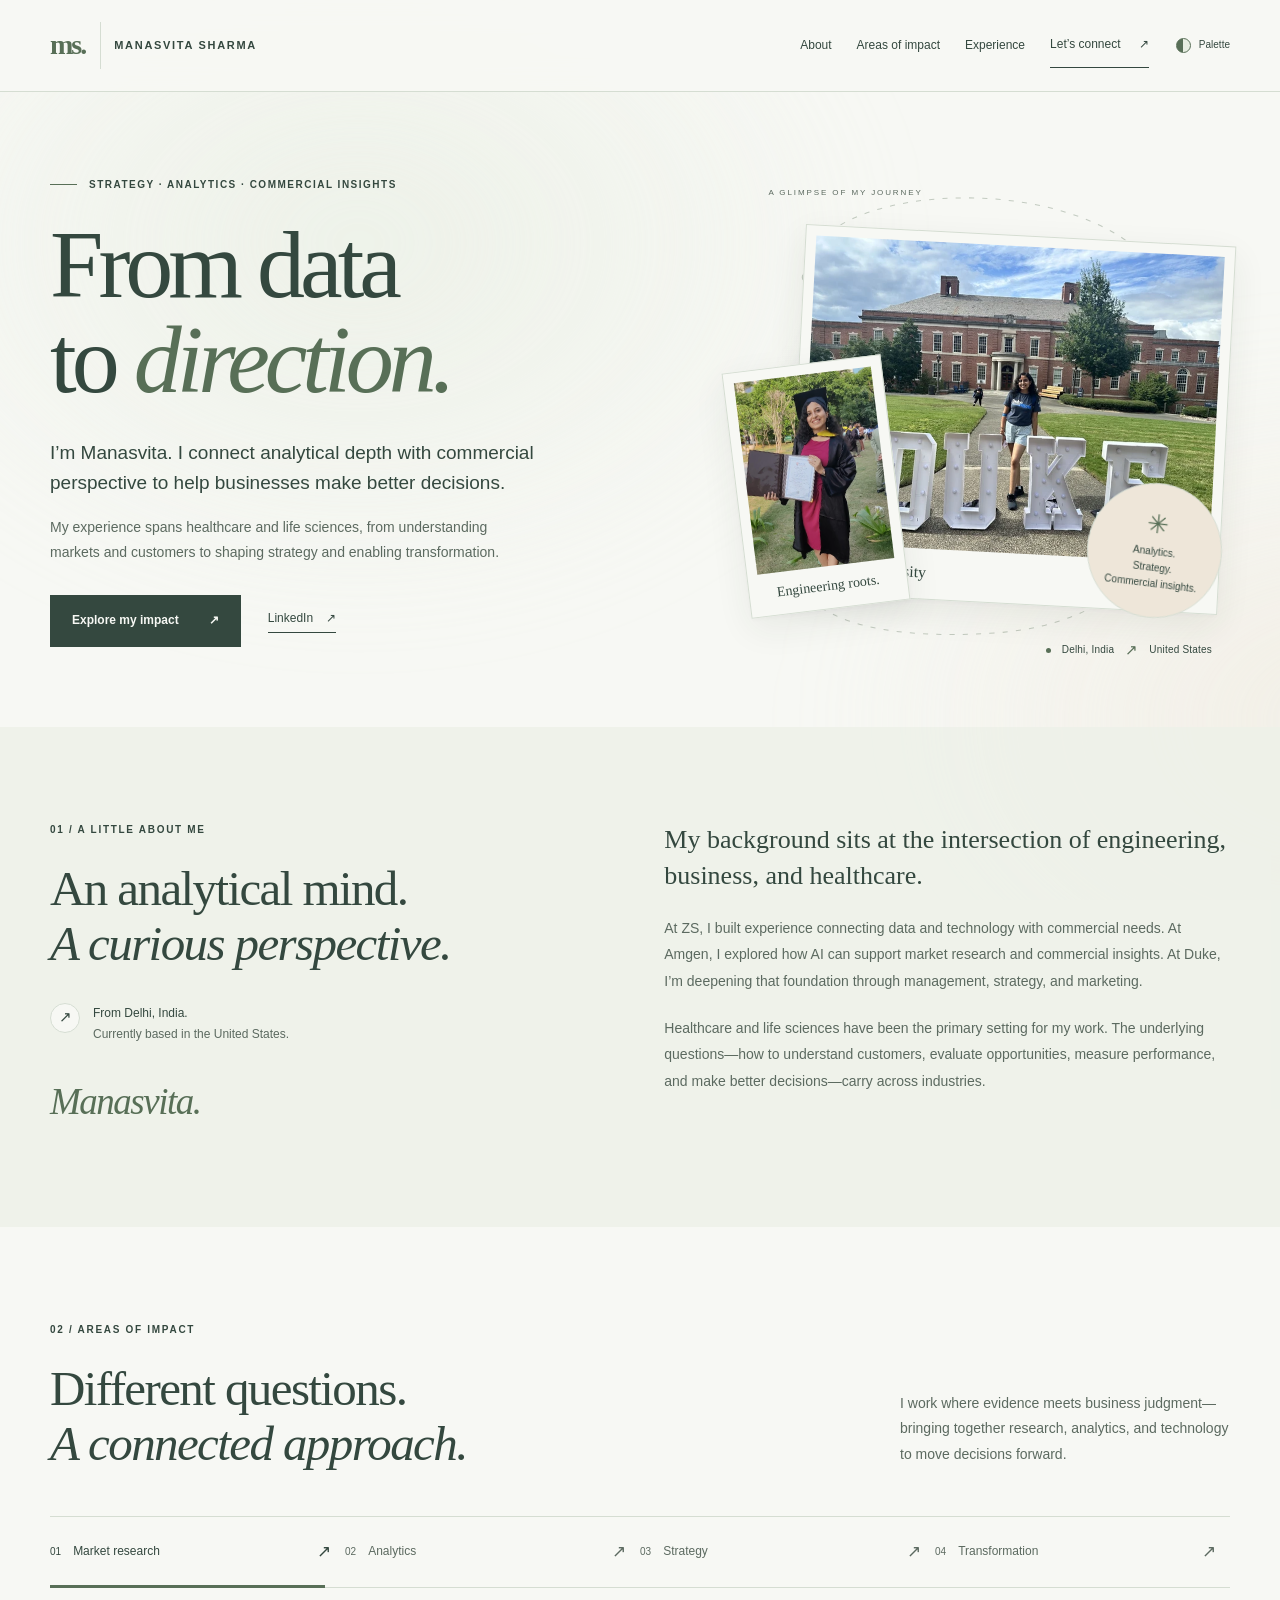
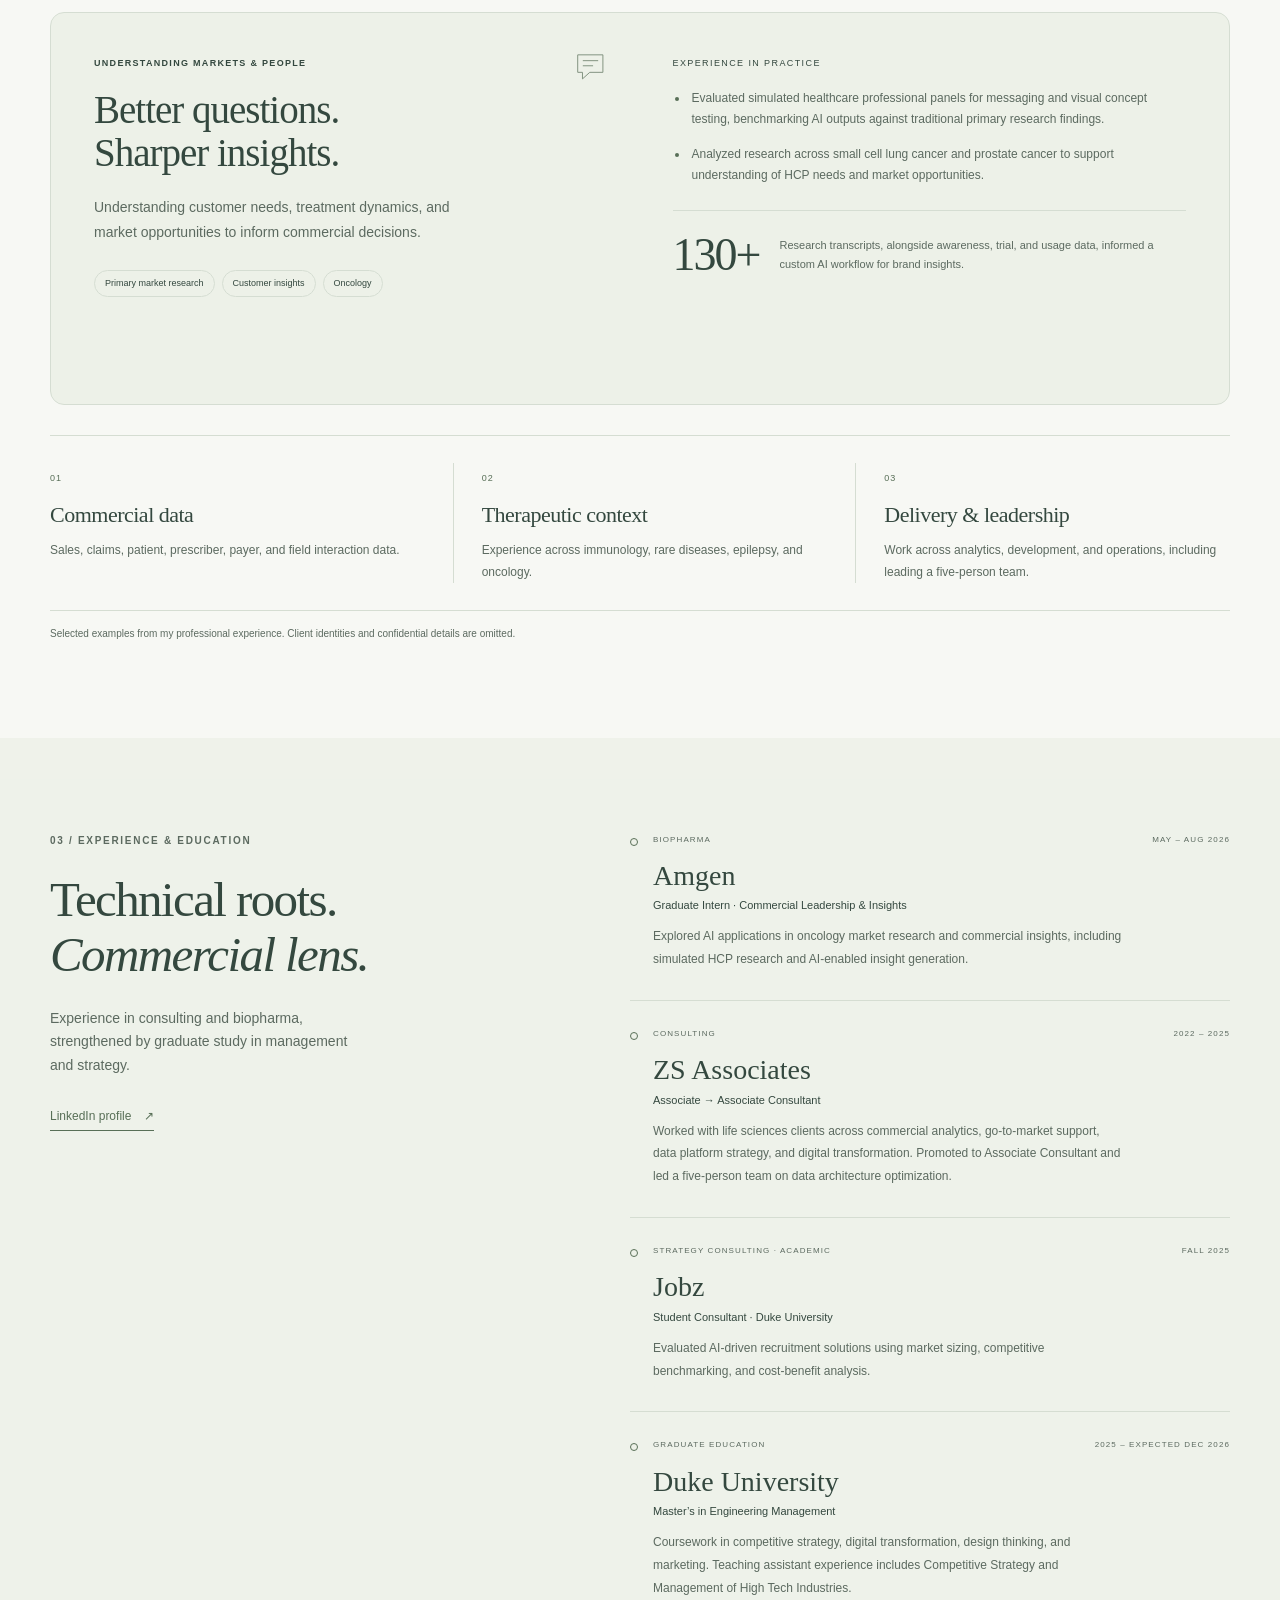
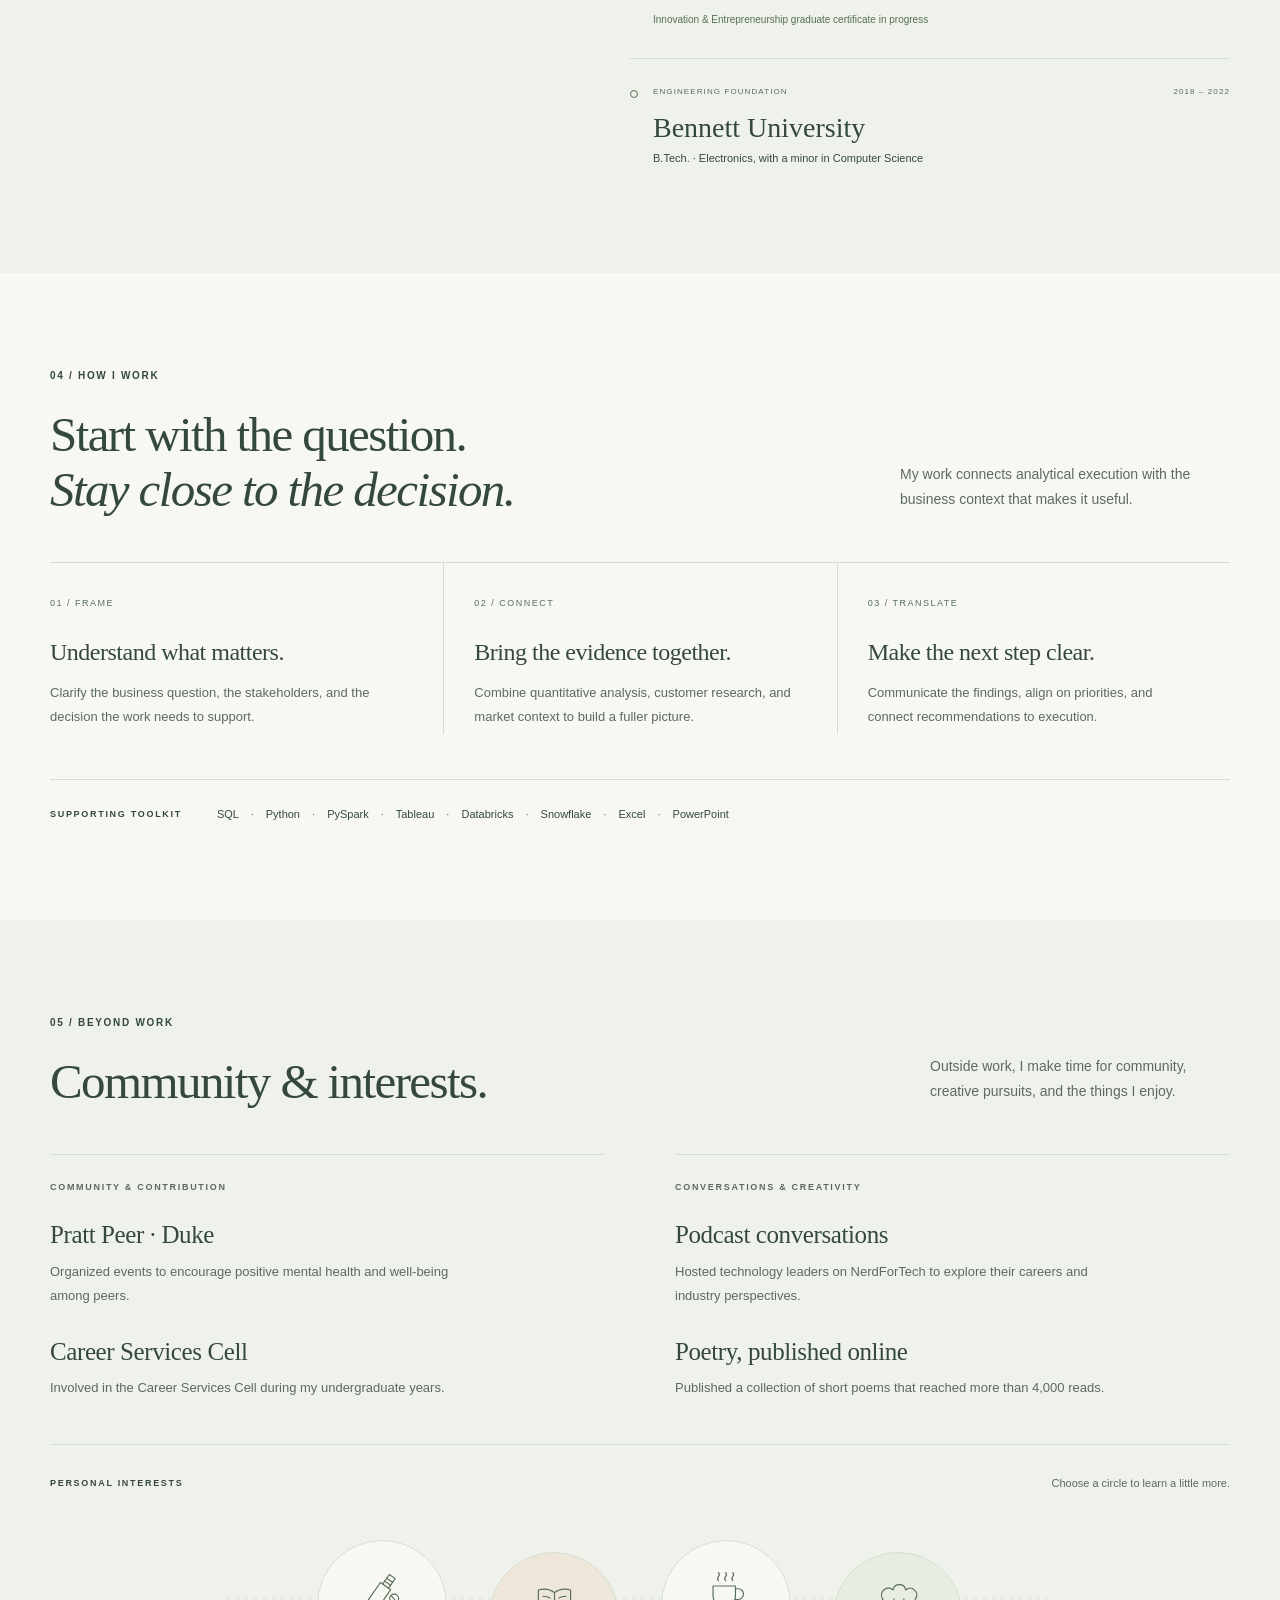
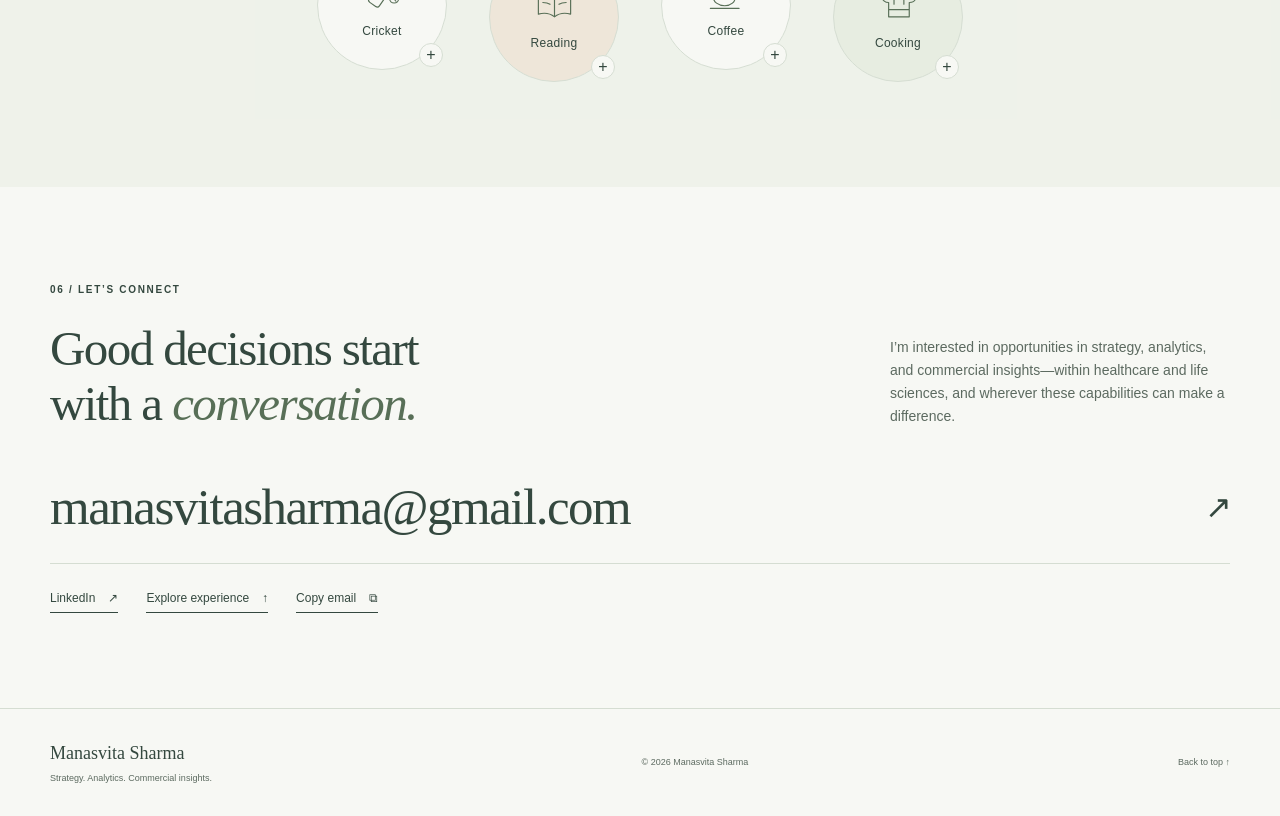
==== index.html @ 81f0487b "Publish professional portfolio with responsive design and muted palettes" ====
<!doctype html>
<html lang="en">
<head>
  <meta charset="utf-8">
  <meta name="viewport" content="width=device-width, initial-scale=1">
  <meta name="theme-color" content="#f7f8f4">
  <title>Manasvita Sharma — Strategy, Analytics & Commercial Insights</title>
  <meta name="description" content="Manasvita Sharma connects analytics, strategy, and commercial insights to help businesses make better decisions. Experience across healthcare, life sciences, and emerging technology.">
  <meta property="og:type" content="website">
  <meta property="og:title" content="Manasvita Sharma — From data to direction">
  <meta property="og:description" content="Strategy, analytics, and commercial insights. Healthcare depth. A perspective that travels across industries.">
  <meta property="og:url" content="https://manasvitaa.github.io/">
  <link rel="canonical" href="https://manasvitaa.github.io/">
  <link rel="icon" href="assets/favicon.svg" type="image/svg+xml">
  <script>
    try { const p = localStorage.getItem('ms-portfolio-palette'); if (['sage', 'mist', 'rose'].includes(p)) document.documentElement.dataset.palette = p; } catch {}
  </script>
  <link rel="stylesheet" href="styles.css">
  <link rel="stylesheet" href="visual.css">
  <link rel="stylesheet" href="journey.css">
  <script src="script.js" defer></script>
</head>
<body>
  <a class="skip-link" href="#main">Skip to content</a>
  <div class="page-atmosphere" aria-hidden="true"><div class="ambient-one"></div><div class="ambient-two"></div></div>
  <header class="site-header">
    <div class="shell header-inner">
      <a class="wordmark" href="#home" aria-label="Manasvita Sharma, home"><span class="monogram" aria-hidden="true">ms.</span><span>MANASVITA SHARMA</span></a>
      <div class="header-controls">
        <nav id="navigation" aria-label="Main navigation">
          <a href="#about">About</a><a href="#impact">Areas of impact</a><a href="#experience">Experience</a><a href="#contact" class="nav-contact">Let’s connect <span aria-hidden="true">↗</span></a>
        </nav>
        <details class="palette-picker" id="palette-picker">
          <summary aria-label="Choose a color palette"><span class="palette-dot" aria-hidden="true"></span><span class="palette-label">Palette</span></summary>
          <div class="palette-options" role="group" aria-label="Color palette">
            <p>Color palette</p>
            <button type="button" data-palette="sage" aria-pressed="true"><span class="swatch swatch-sage" aria-hidden="true"></span>Sage<span class="palette-check" aria-hidden="true">✓</span></button>
            <button type="button" data-palette="mist" aria-pressed="false"><span class="swatch swatch-mist" aria-hidden="true"></span>Mist<span class="palette-check" aria-hidden="true">✓</span></button>
            <button type="button" data-palette="rose" aria-pressed="false"><span class="swatch swatch-rose" aria-hidden="true"></span>Rose<span class="palette-check" aria-hidden="true">✓</span></button>
          </div>
        </details>
        <button class="menu-toggle" type="button" aria-expanded="false" aria-controls="navigation">Menu <span aria-hidden="true">+</span></button>
      </div>
    </div>
  </header>
  <div class="scroll-progress" aria-hidden="true"></div>
  <nav class="page-rail" aria-label="Page sections">
    <a href="#home" data-chapter-link="home" aria-label="Introduction"><span>Introduction</span></a>
    <a href="#about" data-chapter-link="about" aria-label="About"><span>About</span></a>
    <a href="#impact" data-chapter-link="impact" aria-label="Areas of impact"><span>Impact</span></a>
    <a href="#experience" data-chapter-link="experience" aria-label="Experience"><span>Experience</span></a>
    <a href="#approach" data-chapter-link="approach" aria-label="How I work"><span>Approach</span></a>
    <a href="#beyond" data-chapter-link="beyond" aria-label="Community and interests"><span>Beyond work</span></a>
    <a href="#contact" data-chapter-link="contact" aria-label="Contact"><span>Contact</span></a>
  </nav>
  <main id="main">
    <section id="home" class="hero shell" aria-labelledby="hero-title">
      <div class="hero-copy">
        <p class="eyebrow"><span class="small-line"></span> STRATEGY · ANALYTICS · COMMERCIAL INSIGHTS</p>
        <h1 id="hero-title">From data<br>to <em>direction.</em></h1>
        <p class="hero-intro">I’m Manasvita. I connect analytical depth with commercial perspective to help businesses make better decisions.</p>
        <p class="hero-description">My experience spans healthcare and life sciences, from understanding markets and customers to shaping strategy and enabling transformation.</p>
        <div class="actions"><a class="button primary" href="#impact">Explore my impact <span aria-hidden="true">↗</span></a><a class="text-link" href="https://www.linkedin.com/in/manasvita-sharma" target="_blank" rel="noopener noreferrer">LinkedIn <span aria-hidden="true">↗</span></a></div>
      </div>
      <div class="hero-visual" aria-label="A glimpse of my journey">
        <svg class="journey-orbit" viewBox="0 0 460 500" aria-hidden="true"><path d="M58 118C50 17 379 2 420 146S431 456 238 467 19 409 35 317"/><circle cx="58" cy="118" r="4"/><circle cx="35" cy="317" r="4"/></svg>
        <span class="visual-label">A GLIMPSE OF MY JOURNEY</span>
        <div class="photo-stack">
          <figure class="photo-card photo-main"><img src="assets/manasvita-duke.webp" alt="Manasvita at Duke University" width="671" height="503" fetchpriority="high"><figcaption>At Duke University <span>United States</span></figcaption></figure>
          <figure class="photo-card photo-detail"><img src="assets/manasvita-graduation.webp" alt="Manasvita at her undergraduate graduation" width="377" height="838"><figcaption>Engineering roots.</figcaption></figure>
          <div class="focus-sticker"><span class="sticker-star" aria-hidden="true">✳</span><span>Analytics.<br>Strategy.<br>Commercial insights.</span></div>
        </div>
        <p class="visual-location"><span class="dot" aria-hidden="true"></span> Delhi, India <span aria-hidden="true">↗</span> United States</p>
      </div>
    </section>

    <section id="about" class="about section" aria-labelledby="about-title"><div class="shell about-layout"><div><p class="eyebrow">01 / A LITTLE ABOUT ME</p><h2 id="about-title">An analytical mind.<br><em>A curious perspective.</em></h2><div class="location-note"><span class="location-icon" aria-hidden="true">↗</span><p>From Delhi, India.<br><span>Currently based in the United States.</span></p></div><span class="about-signature" aria-hidden="true">Manasvita.</span></div><div class="about-copy"><p class="large-copy">My background sits at the intersection of engineering, business, and healthcare.</p><p>At ZS, I built experience connecting data and technology with commercial needs. At Amgen, I explored how AI can support market research and commercial insights. At Duke, I’m deepening that foundation through management, strategy, and marketing.</p><p>Healthcare and life sciences have been the primary setting for my work. The underlying questions—how to understand customers, evaluate opportunities, measure performance, and make better decisions—carry across industries.</p></div></div></section>

    <section id="impact" class="impact section shell" aria-labelledby="impact-title">
      <div class="section-heading"><div><p class="eyebrow">02 / AREAS OF IMPACT</p><h2 id="impact-title">Different questions.<br><em>A connected approach.</em></h2></div><p>I work where evidence meets business judgment—bringing together research, analytics, and technology to move decisions forward.</p></div>
      <div class="impact-tabs" aria-label="Explore areas of impact"><button type="button" data-panel="research" class="active">01 <span>Market research</span><span class="tab-arrow" aria-hidden="true">↗</span></button><button type="button" data-panel="analytics">02 <span>Analytics</span><span class="tab-arrow" aria-hidden="true">↗</span></button><button type="button" data-panel="strategy">03 <span>Strategy</span><span class="tab-arrow" aria-hidden="true">↗</span></button><button type="button" data-panel="transformation">04 <span>Transformation</span><span class="tab-arrow" aria-hidden="true">↗</span></button></div>
      <div class="impact-panels">
        <article class="impact-panel" id="research" aria-labelledby="research-title"><div class="panel-story"><svg class="panel-icon" viewBox="0 0 48 48" aria-hidden="true"><use href="#icon-research"/></svg><p class="eyebrow">UNDERSTANDING MARKETS & PEOPLE</p><h3 id="research-title">Better questions.<br>Sharper insights.</h3><p>Understanding customer needs, treatment dynamics, and market opportunities to inform commercial decisions.</p><div class="tags"><span>Primary market research</span><span>Customer insights</span><span>Oncology</span></div></div><div class="panel-evidence"><p class="evidence-label">EXPERIENCE IN PRACTICE</p><ul><li>Evaluated simulated healthcare professional panels for messaging and visual concept testing, benchmarking AI outputs against traditional primary research findings.</li><li>Analyzed research across small cell lung cancer and prostate cancer to support understanding of HCP needs and market opportunities.</li></ul><div class="panel-metric"><strong>130+</strong><p>Research transcripts, alongside awareness, trial, and usage data, informed a custom AI workflow for brand insights.</p></div></div></article>
        <article class="impact-panel" id="analytics" aria-labelledby="analytics-title"><div class="panel-story"><svg class="panel-icon" viewBox="0 0 48 48" aria-hidden="true"><use href="#icon-analytics"/></svg><p class="eyebrow">MAKING PERFORMANCE ACTIONABLE</p><h3 id="analytics-title">Make the signal<br>easier to see.</h3><p>Turning complex commercial data into useful measures, clear reporting, and insights that help stakeholders act.</p><div class="tags"><span>KPI development</span><span>Performance analytics</span><span>Data storytelling</span></div></div><div class="panel-evidence"><p class="evidence-label">EXPERIENCE IN PRACTICE</p><ul><li>Designed a portfolio performance dashboard spanning the US, Germany, Japan, and Spain to support executive decision-making.</li><li>Launched weekly sales analytics covering reinstatements, HCP and channel shifts, and outlet dynamics to inform brand and market access strategies.</li></ul><div class="panel-metric"><strong>30%</strong><p>Reduction in manual reporting time through a dashboard bringing multi-market portfolio performance into view.</p></div></div></article>
        <article class="impact-panel" id="strategy" aria-labelledby="strategy-title"><div class="panel-story"><svg class="panel-icon" viewBox="0 0 48 48" aria-hidden="true"><use href="#icon-strategy"/></svg><p class="eyebrow">CONNECTING OPPORTUNITY & ACTION</p><h3 id="strategy-title">A clearer view<br>of what comes next.</h3><p>Combining market evidence, commercial context, and structured analysis to help teams choose where to focus.</p><div class="tags"><span>Market sizing</span><span>Competitive analysis</span><span>Commercial strategy</span></div></div><div class="panel-evidence"><p class="evidence-label">EXPERIENCE IN PRACTICE</p><ul><li>Supported go-to-market work for a rare disease product portfolio and presented findings and recommendations to executive leadership.</li><li>Evaluated AI recruitment solutions through market sizing, competitive benchmarking, and cost-benefit analysis to guide positioning and investment priorities.</li></ul><div class="panel-takeaway"><span class="eyebrow">A TRANSFERABLE APPROACH</span><p>Frame the opportunity. Evaluate the alternatives. Turn evidence into a strategic recommendation.</p></div></div></article>
        <article class="impact-panel" id="transformation" aria-labelledby="transformation-title"><div class="panel-story"><svg class="panel-icon" viewBox="0 0 48 48" aria-hidden="true"><use href="#icon-transformation"/></svg><p class="eyebrow">BRINGING STRATEGY INTO PRACTICE</p><h3 id="transformation-title">From possibility<br>to practical change.</h3><p>Connecting technology choices with business priorities, aligning stakeholders, and helping teams adopt new ways of working.</p><div class="tags"><span>Digital transformation</span><span>AI workflows</span><span>Product roadmaps</span></div></div><div class="panel-evidence"><p class="evidence-label">EXPERIENCE IN PRACTICE</p><ul><li>Led strategy and roadmap development for a commercial data platform across sales analytics, incentive compensation, and forecasting.</li><li>Partnered with stakeholders on success metrics and KPIs, driving 90% early adoption among more than 150 brand team users.</li></ul><div class="panel-metric"><strong>30+</strong><p>Business use cases prioritized across development, quality assurance, and client teams for a commercial data platform.</p></div></div></article>
      </div>
      <div class="expertise-band" aria-label="Healthcare experience">
        <div><span class="domain-number">01</span><h3>Commercial data</h3><p>Sales, claims, patient, prescriber, payer, and field interaction data.</p></div>
        <div><span class="domain-number">02</span><h3>Therapeutic context</h3><p>Experience across immunology, rare diseases, epilepsy, and oncology.</p></div>
        <div><span class="domain-number">03</span><h3>Delivery &amp; leadership</h3><p>Work across analytics, development, and operations, including leading a five-person team.</p></div>
      </div>
      <p class="impact-footnote">Selected examples from my professional experience. Client identities and confidential details are omitted.</p>
    </section>

    <section id="experience" class="experience section" aria-labelledby="experience-title"><div class="shell experience-layout"><div class="experience-intro"><p class="eyebrow">03 / EXPERIENCE & EDUCATION</p><h2 id="experience-title">Technical roots.<br><em>Commercial lens.</em></h2><p>Experience in consulting and biopharma, strengthened by graduate study in management and strategy.</p><a class="text-link" href="https://www.linkedin.com/in/manasvita-sharma" target="_blank" rel="noopener noreferrer">LinkedIn profile <span aria-hidden="true">↗</span></a></div><div class="timeline">
      <article class="timeline-item"><div class="timeline-top"><span class="timeline-type">BIOPHARMA</span><span class="date">MAY – AUG 2026</span></div><h3>Amgen</h3><p class="role">Graduate Intern · Commercial Leadership & Insights</p><p>Explored AI applications in oncology market research and commercial insights, including simulated HCP research and AI-enabled insight generation.</p></article>
      <article class="timeline-item"><div class="timeline-top"><span class="timeline-type">CONSULTING</span><span class="date">2022 – 2025</span></div><h3>ZS Associates</h3><p class="role">Associate → Associate Consultant</p><p>Worked with life sciences clients across commercial analytics, go-to-market support, data platform strategy, and digital transformation. Promoted to Associate Consultant and led a five-person team on data architecture optimization.</p></article>
      <article class="timeline-item"><div class="timeline-top"><span class="timeline-type">STRATEGY CONSULTING · ACADEMIC</span><span class="date">FALL 2025</span></div><h3>Jobz</h3><p class="role">Student Consultant · Duke University</p><p>Evaluated AI-driven recruitment solutions using market sizing, competitive benchmarking, and cost-benefit analysis.</p></article>
      <article class="timeline-item education"><div class="timeline-top"><span class="timeline-type">GRADUATE EDUCATION</span><span class="date">2025 – EXPECTED DEC 2026</span></div><h3>Duke University</h3><p class="role">Master’s in Engineering Management</p><p>Coursework in competitive strategy, digital transformation, design thinking, and marketing. Teaching assistant experience includes Competitive Strategy and Management of High Tech Industries.</p><span class="education-note">Innovation & Entrepreneurship graduate certificate in progress</span></article>
      <article class="timeline-item"><div class="timeline-top"><span class="timeline-type">ENGINEERING FOUNDATION</span><span class="date">2018 – 2022</span></div><h3>Bennett University</h3><p class="role">B.Tech. · Electronics, with a minor in Computer Science</p></article>
    </div></div></section>

    <section id="approach" class="approach section shell" aria-labelledby="approach-title"><div class="section-heading"><div><p class="eyebrow">04 / HOW I WORK</p><h2 id="approach-title">Start with the question.<br><em>Stay close to the decision.</em></h2></div><p>My work connects analytical execution with the business context that makes it useful.</p></div><div class="approach-grid"><article><span class="approach-number">01 / FRAME</span><h3>Understand what matters.</h3><p>Clarify the business question, the stakeholders, and the decision the work needs to support.</p></article><article><span class="approach-number">02 / CONNECT</span><h3>Bring the evidence together.</h3><p>Combine quantitative analysis, customer research, and market context to build a fuller picture.</p></article><article><span class="approach-number">03 / TRANSLATE</span><h3>Make the next step clear.</h3><p>Communicate the findings, align on priorities, and connect recommendations to execution.</p></article></div><div class="toolkit"><span class="eyebrow">SUPPORTING TOOLKIT</span><p>SQL <span>·</span> Python <span>·</span> PySpark <span>·</span> Tableau <span>·</span> Databricks <span>·</span> Snowflake <span>·</span> Excel <span>·</span> PowerPoint</p></div></section>



    <section id="beyond" class="beyond section" aria-labelledby="beyond-title"><div class="shell">
      <div class="section-heading"><div><p class="eyebrow">05 / BEYOND WORK</p><h2 id="beyond-title">Community &amp; interests.</h2></div><p>Outside work, I make time for community, creative pursuits, and the things I enjoy.</p></div>
      <div class="beyond-grid">
        <article class="beyond-column"><p class="eyebrow">COMMUNITY & CONTRIBUTION</p><div class="beyond-entry"><h3>Pratt Peer · Duke</h3><p>Organized events to encourage positive mental health and well-being among peers.</p></div><div class="beyond-entry"><h3>Career Services Cell</h3><p>Involved in the Career Services Cell during my undergraduate years.</p></div></article>
        <article class="beyond-column"><p class="eyebrow">CONVERSATIONS & CREATIVITY</p><div class="beyond-entry"><h3>Podcast conversations</h3><p>Hosted technology leaders on NerdForTech to explore their careers and industry perspectives.</p></div><div class="beyond-entry"><h3>Poetry, published online</h3><p>Published a collection of short poems that reached more than 4,000 reads.</p></div></article>
      </div>
      <div class="hobbies"><div class="hobbies-heading"><p class="eyebrow">PERSONAL INTERESTS</p><p>Choose a circle to learn a little more.</p></div>
        <div class="hobby-circles">
          <button class="hobby-circle" type="button" data-hobby="cricket" aria-haspopup="dialog" aria-controls="hobby-dialog"><svg aria-hidden="true" viewBox="0 0 48 48"><use href="#icon-cricket"/></svg><span>Cricket</span><span class="hobby-plus" aria-hidden="true">+</span></button>
          <button class="hobby-circle" type="button" data-hobby="reading" aria-haspopup="dialog" aria-controls="hobby-dialog"><svg aria-hidden="true" viewBox="0 0 48 48"><use href="#icon-reading"/></svg><span>Reading</span><span class="hobby-plus" aria-hidden="true">+</span></button>
          <button class="hobby-circle" type="button" data-hobby="coffee" aria-haspopup="dialog" aria-controls="hobby-dialog"><svg aria-hidden="true" viewBox="0 0 48 48"><use href="#icon-coffee"/></svg><span>Coffee</span><span class="hobby-plus" aria-hidden="true">+</span></button>
          <button class="hobby-circle" type="button" data-hobby="cooking" aria-haspopup="dialog" aria-controls="hobby-dialog"><svg aria-hidden="true" viewBox="0 0 48 48"><use href="#icon-cooking"/></svg><span>Cooking</span><span class="hobby-plus" aria-hidden="true">+</span></button>
        </div>
      </div>
      <noscript><p>I’m a cricket fan and avid reader. I enjoy exploring coffees and cooking—an amateur, but getting better!</p></noscript>
    </div></section>

    <section id="contact" class="contact section shell" aria-labelledby="contact-title"><div class="contact-top"><div><p class="eyebrow">06 / LET’S CONNECT</p><h2 id="contact-title">Good decisions start<br>with a <em>conversation.</em></h2></div><p>I’m interested in opportunities in strategy, analytics, and commercial insights—within healthcare and life sciences, and wherever these capabilities can make a difference.</p></div><a class="email-link" href="mailto:manasvitasharma@gmail.com">manasvitasharma@gmail.com <span aria-hidden="true">↗</span></a><div class="contact-links"><a class="text-link" href="https://www.linkedin.com/in/manasvita-sharma" target="_blank" rel="noopener noreferrer">LinkedIn <span aria-hidden="true">↗</span></a><a class="text-link" href="#experience">Explore experience <span aria-hidden="true">↑</span></a><button id="copy-email" class="text-link" type="button">Copy email <span aria-hidden="true">⧉</span></button><span id="copy-status" role="status"></span></div></section>
  </main>
  <svg class="icon-definitions" xmlns="http://www.w3.org/2000/svg" aria-hidden="true"><defs>
    <symbol id="icon-cricket" viewBox="0 0 48 48"><g transform="rotate(35 24 24)"><path d="M20 5h8v13h-8zM17 18h14v22a3 3 0 0 1-3 3h-8a3 3 0 0 1-3-3z"/><path d="M20 10h8M20 14h8"/></g><circle cx="37" cy="33" r="5"/><path d="m34 30 5 6"/></symbol>
    <symbol id="icon-reading" viewBox="0 0 48 48"><path d="M24 13c-5-4-11-5-18-3v27c7-2 13-1 18 3 5-4 11-5 18-3V10c-7-2-13-1-18 3zM24 13v27M11 17c3 0 5 0 8 2M11 24c3 0 5 0 8 2M29 19c3-2 5-2 8-2M29 26c3-2 5-2 8-2"/></symbol>
    <symbol id="icon-coffee" viewBox="0 0 48 48"><path d="M9 19h25v11c0 7-5 11-12 11S9 37 9 30zM34 22h3a6 6 0 0 1 0 12h-4M6 44h32M15 13c-4-4 4-5 0-9M23 13c-4-4 4-5 0-9M31 13c-4-4 4-5 0-9"/></symbol>
    <symbol id="icon-cooking" viewBox="0 0 48 48"><path d="M13 24c-8 0-11-11-4-15 3-2 7-1 9 1 1-8 13-8 14 0 7-6 16 3 11 10-1 3-4 4-7 4v16H13zM13 32h23M19 20v6M30 20v6M13 40h23"/></symbol>
    <symbol id="icon-research" viewBox="0 0 48 48"><path d="M7 8h34v24H23L13 41v-9H7zM14 16h20M14 23h13"/></symbol>
    <symbol id="icon-analytics" viewBox="0 0 48 48"><path d="M7 7v34h35M15 32V22h5v10M25 32V15h5v17M35 32V8h5v24"/></symbol>
    <symbol id="icon-strategy" viewBox="0 0 48 48"><circle cx="24" cy="24" r="18"/><path d="m31 17-4 10-10 4 4-10zM24 3v6M24 39v6M3 24h6M39 24h6"/></symbol>
    <symbol id="icon-transformation" viewBox="0 0 48 48"><rect x="5" y="6" width="12" height="12" rx="3"/><rect x="31" y="30" width="12" height="12" rx="3"/><path d="M17 12h14a6 6 0 0 1 6 6v12M31 36H17a6 6 0 0 1-6-6V18M33 26l4 4 4-4M7 22l4-4 4 4"/></symbol>
  </defs></svg>
  <dialog id="hobby-dialog" class="hobby-dialog" aria-labelledby="hobby-title" aria-describedby="hobby-description">
    <button class="hobby-close" type="button" aria-label="Close personal interest">×</button>
    <svg class="hobby-dialog-icon" aria-hidden="true" viewBox="0 0 48 48"><use id="hobby-dialog-symbol" href="#icon-cricket"/></svg>
    <p class="eyebrow">OUTSIDE WORK</p><h3 id="hobby-title">Cricket</h3><p id="hobby-description">I’m a huge cricket fan.</p>
  </dialog>
  <footer class="site-footer"><div class="shell footer-inner"><a class="footer-name" href="#home">Manasvita Sharma<span>Strategy. Analytics. Commercial insights.</span></a><span>© <span id="year">2026</span> Manasvita Sharma</span><a href="#home">Back to top ↑</a></div></footer>
</body>
</html>
---- styles.css ----
:root{--paper:#f7f8f4;--ink:#34483f;--muted:#5c6a60;--line:#d5ddd2;--accent:#586f57;--green-light:#e7ede1;--surface:#edf1e8;--highlight:#eee6d9;--serif:Georgia,'Times New Roman',serif;--sans:Arial,Helvetica,sans-serif}
:root[data-palette="mist"]{--paper:#f5f7f8;--ink:#354953;--muted:#596975;--line:#d5dfe3;--accent:#4f697b;--green-light:#e5edf1;--surface:#edf2f4;--highlight:#e8e5f0}
:root[data-palette="rose"]{--paper:#faf6f5;--ink:#514348;--muted:#746167;--line:#e5d9dc;--accent:#795b66;--green-light:#f0e5e8;--surface:#f5edef;--highlight:#efe8de}
*{box-sizing:border-box}html{scroll-behavior:smooth;scroll-padding-top:100px}body{margin:0;background:var(--paper);color:var(--ink);font-family:var(--sans);font-size:16px;line-height:1.65;-webkit-font-smoothing:antialiased}a{color:inherit;text-decoration:none}button{font:inherit;color:inherit;cursor:pointer}button,a{-webkit-tap-highlight-color:transparent}a:focus-visible,button:focus-visible{outline:3px solid var(--accent);outline-offset:6px}::selection{background:var(--green-light);color:var(--ink)}.shell{width:min(1180px,calc(100% - 96px));margin-inline:auto}.site-header{position:sticky;top:0;z-index:20;background:var(--paper);border-bottom:1px solid var(--line)}.header-inner{height:91px;display:flex;align-items:center;justify-content:space-between;gap:30px}.wordmark{display:flex;gap:13px;align-items:center;font-size:11px;letter-spacing:1.7px;font-weight:700}.monogram{font-family:var(--serif);font-size:28px;letter-spacing:-2px;color:var(--accent);padding-right:15px;border-right:1px solid var(--line)}nav{display:flex;gap:30px;align-items:center;font-size:12px}nav a{padding-block:12px}nav a:hover,.text-link:hover{color:var(--accent)}.nav-contact{border-bottom:1px solid var(--ink)}.nav-contact span{margin-left:15px}.menu-toggle{display:none}.eyebrow{font-size:10px;letter-spacing:1.7px;font-weight:600;line-height:1.6;margin:0 0 24px}.hero{display:grid;grid-template-columns:1.5fr 1fr;gap:78px;align-items:center;padding-block:85px 80px}.hero .eyebrow{font-size:10px;letter-spacing:1.5px;display:flex;align-items:center;gap:12px}.small-line{height:1px;width:27px;background:var(--accent);flex-shrink:0}h1,h2,h3,p{margin-top:0}h1,h2,h3{font-weight:400}h1{font-family:var(--serif);font-size:clamp(68px,7.5vw,105px);line-height:.99;letter-spacing:-5px;margin-bottom:31px}em{font-weight:400;color:var(--accent)}.hero-intro{font-size:19px;line-height:1.6;max-width:520px;margin-bottom:16px}.hero-description{color:var(--muted);font-size:14px;max-width:475px;line-height:1.8;margin-bottom:30px}.actions{display:flex;gap:27px;align-items:center}.button{display:inline-flex;align-items:center;justify-content:center;gap:30px;padding:15px 21px;font-size:12px;font-weight:600;transition:background .2s,transform .2s}.primary{background:var(--ink);color:var(--paper);border:1px solid var(--ink)}.primary:hover{background:var(--accent);transform:translateY(-2px)}.text-link{display:inline-flex;gap:13px;align-items:center;font-size:12px;line-height:1.5;border-bottom:1px solid currentColor;padding-bottom:5px}.hero-aside{background:var(--green-light);padding:28px 32px 21px;position:relative;border-radius:160px 160px 0 0;padding-top:58px}.aside-top{display:flex;align-items:center;justify-content:space-between;margin-bottom:22px;padding-inline:8px}.aside-top .eyebrow{font-size:9px;letter-spacing:1.8px;margin:0}.asterisk{font-size:40px;color:var(--accent);line-height:1}.aside-bottom{border-top:1px solid var(--line);margin-top:14px;padding-top:18px;display:flex;align-items:center;gap:8px;font-size:9px;letter-spacing:.1px}.dot{width:5px;height:5px;border-radius:50%;background:var(--accent);flex-shrink:0}.credentials{border-block:1px solid var(--line)}.credentials-inner{display:flex;align-items:center;justify-content:space-between;gap:24px;padding-block:26px}.credentials p{font-size:9px;letter-spacing:1.6px;color:var(--muted);margin:0;max-width:110px}.credentials-inner>span:not(.credential-note){font-family:var(--serif);font-size:25px;letter-spacing:-.5px}.credentials .credential-note{font-size:10px;color:var(--muted);line-height:1.7;border-left:1px solid var(--line);padding-left:30px}.section{padding-block:95px}.section-heading{display:flex;justify-content:space-between;align-items:flex-end;gap:65px;margin-bottom:44px}.section-heading>p{max-width:330px;font-size:14px;color:var(--muted);line-height:1.8;margin-bottom:5px}h2{font-family:var(--serif);font-size:clamp(35px,4vw,49px);letter-spacing:-1.6px;line-height:1.12;margin-bottom:0}h2 em{color:inherit}.impact-tabs{display:grid;grid-template-columns:repeat(4,1fr);border-bottom:1px solid var(--line)}.impact-tabs button{border:0;border-top:1px solid var(--line);background:none;text-align:left;padding:21px 14px 21px 0;display:flex;gap:12px;align-items:center;font-size:10px;color:var(--muted);position:relative}.impact-tabs button span:not(.tab-arrow){font-size:12px}.tab-arrow{margin-left:auto;font-size:17px}.impact-tabs button.active{color:var(--ink)}.impact-tabs button.active:after{content:'';position:absolute;bottom:-1px;left:0;right:20px;height:3px;background:var(--accent)}.impact-tabs button:hover{color:var(--accent)}.impact-panel{display:grid;grid-template-columns:1fr 1fr;gap:65px;padding:43px;background:var(--surface);margin-top:24px;min-height:393px}.impact-panel[hidden]{display:none}.panel-story .eyebrow{font-size:9px;letter-spacing:1.3px;margin-bottom:19px}.panel-story h3{font-family:var(--serif);font-size:39px;letter-spacing:-1px;line-height:1.1;margin-bottom:20px}.panel-story>p:not(.eyebrow){font-size:14px;line-height:1.8;color:var(--muted);max-width:360px}.tags{display:flex;flex-wrap:wrap;gap:7px;margin-top:25px}.tags span{font-size:9px;border:1px solid var(--line);padding:5px 10px;border-radius:20px}.evidence-label{font-size:9px;letter-spacing:1.4px;margin-bottom:17px}.panel-evidence ul{padding-left:16px;margin:0;font-size:12px;color:var(--muted);line-height:1.8}.panel-evidence li{padding-left:3px;margin-bottom:13px}.panel-evidence li::marker{color:var(--accent)}.panel-metric{display:flex;gap:20px;align-items:center;border-top:1px solid var(--line);padding-top:21px;margin-top:23px}.panel-metric strong{font-family:var(--serif);font-size:46px;font-weight:400;line-height:1;letter-spacing:-2px;white-space:nowrap}.panel-metric p{font-size:11px;line-height:1.7;margin:0;color:var(--muted)}.panel-takeaway{border-top:1px solid var(--line);margin-top:23px;padding-top:21px}.panel-takeaway .eyebrow{font-size:9px;margin-bottom:10px}.panel-takeaway p{font-family:var(--serif);font-size:21px;line-height:1.4;margin:0}.impact-footnote{font-size:10px;color:var(--muted);margin:15px 0 0}.experience{background:var(--surface);color:var(--ink)}.experience-layout{display:grid;grid-template-columns:1fr 1.25fr;gap:100px}.experience-intro{align-self:start;position:sticky;top:130px}.experience-intro>p:not(.eyebrow){font-size:14px;color:var(--muted);max-width:320px;margin-block:25px}.experience .eyebrow{color:var(--muted)}.experience-intro .text-link{color:var(--accent)}.timeline-item{padding:26px 0 29px;border-top:1px solid var(--line)}.timeline-item:first-child{padding-top:0;border-top:0}.timeline-item:last-child{padding-bottom:0}.timeline-top{display:flex;gap:16px;justify-content:space-between;align-items:center;margin-bottom:12px}.timeline-type,.date{font-size:8px;letter-spacing:1.1px;color:var(--muted)}.date{text-align:right;white-space:nowrap}.timeline-item h3{font-family:var(--serif);font-size:28px;margin-bottom:2px;line-height:1.3}.timeline-item .role{font-size:11px;color:var(--ink);margin-bottom:11px}.timeline-item>p:not(.role){font-size:12px;line-height:1.9;color:var(--muted);margin-bottom:0;max-width:470px}.education-note{display:block;color:var(--accent);font-size:10px;margin-top:13px}.approach-grid{display:grid;grid-template-columns:repeat(3,1fr);margin-top:45px}.approach-grid article{border-top:1px solid var(--line);padding:25px 30px 5px 0}.approach-grid article+article{padding-left:30px;border-left:1px solid var(--line)}.approach-number{font-size:9px;color:var(--accent);letter-spacing:1.5px}.approach-grid h3{font-family:var(--serif);font-size:24px;line-height:1.2;letter-spacing:-.5px;margin-block:23px 14px}.approach-grid p{font-size:13px;color:var(--muted);line-height:1.85;margin-bottom:0}.toolkit{border-top:1px solid var(--line);margin-top:45px;padding-top:23px;display:flex;gap:35px;align-items:center}.toolkit .eyebrow{font-size:9px;white-space:nowrap;margin:0}.toolkit p{font-size:11px;margin:0;line-height:2}.toolkit p span{padding-inline:9px;color:var(--accent)}.about{background:var(--surface)}.about-layout{display:grid;grid-template-columns:1fr 1.1fr;gap:100px}.about-signature{font-family:var(--serif);font-style:italic;display:block;font-size:37px;letter-spacing:-1.5px;color:var(--accent);margin-top:55px}.about-copy>p{font-size:14px;color:var(--muted);line-height:1.9;margin-bottom:20px}.about-copy .large-copy{font-family:var(--serif);font-size:26px;color:var(--ink);line-height:1.4}.contact-top{display:flex;gap:80px;justify-content:space-between;align-items:flex-end}.contact-top>p{font-size:14px;color:var(--muted);max-width:340px;margin-bottom:4px}.contact h2 em{color:var(--accent)}.email-link{display:flex;justify-content:space-between;align-items:center;gap:15px;font-family:var(--serif);font-size:clamp(24px,4.2vw,51px);letter-spacing:-1.5px;border-bottom:1px solid var(--line);padding:40px 0 20px;line-height:1.4}.email-link:hover{color:var(--accent)}.email-link span{font-family:var(--sans);font-size:32px}.contact-links{display:flex;align-items:center;flex-wrap:wrap;gap:28px;margin-top:25px}.contact-links button{background:none;border:0;border-bottom:1px solid currentColor;padding:0 0 5px;border-radius:0}#copy-status{font-size:11px;color:var(--accent)}.site-footer{border-top:1px solid var(--line)}.footer-inner{display:flex;justify-content:space-between;align-items:center;gap:30px;padding-block:30px;font-size:9px;color:var(--muted)}.footer-name{font-family:var(--serif);font-size:18px;color:var(--ink)}.footer-name span{display:block;font-family:var(--sans);font-size:9px;margin-top:2px;color:var(--muted)}.skip-link{position:fixed;top:10px;left:10px;transform:translateY(-200%);background:var(--ink);color:white;padding:12px;z-index:99}.skip-link:focus{transform:translateY(0)}
@media(min-width:1500px){.hero{padding-block:100px}.hero-aside{max-width:390px;justify-self:end;width:100%}}@media(max-width:1050px){.shell{width:calc(100% - 64px)}.hero{gap:40px;padding-block:65px}.hero h1{font-size:82px}.hero-intro{font-size:17px}.hero-aside{padding-inline:25px}.hero .eyebrow{font-size:8px}.experience-layout{gap:60px}.impact-panel{padding:32px;gap:35px}.section-heading{gap:35px}.section-heading>p{max-width:280px}.about-layout{gap:55px}.contact-top{gap:40px}.contact-top>p{max-width:270px}.wordmark{font-size:9px;letter-spacing:1.2px}nav{gap:20px;font-size:11px}.timeline-type,.date{letter-spacing:.5px}}
@media(max-width:760px){html{scroll-padding-top:85px}.shell{width:calc(100% - 40px)}.header-inner{height:73px;gap:15px}.wordmark{font-size:9px;letter-spacing:1px}.monogram{font-size:27px}.menu-toggle{display:flex;align-items:center;gap:12px;border:0;background:none;font-size:12px;padding:8px 0}.menu-toggle span{font-size:22px;line-height:1}nav{display:none;position:absolute;top:73px;left:0;right:0;background:var(--paper);padding:18px 20px 25px;border-bottom:1px solid var(--line);flex-direction:column;align-items:stretch;gap:0;font-size:14px}nav.open{display:flex}nav a{padding:12px 4px}.nav-contact{border-bottom:0}.hero{grid-template-columns:1fr;gap:45px;padding-block:48px}.hero h1{font-size:clamp(67px,13vw,90px);letter-spacing:-3.8px}.hero .eyebrow{font-size:8px;letter-spacing:1.1px;gap:8px;margin-bottom:25px}.small-line{width:19px}.hero-intro{font-size:18px;max-width:550px}.hero-description{font-size:14px;max-width:550px}.actions{gap:24px}.hero-aside{border-radius:0;padding:24px;max-width:none}.aside-top{padding:0;margin-bottom:8px}.aside-top .eyebrow{font-size:9px;letter-spacing:1.7px;margin:0}.asterisk{font-size:29px}.aside-bottom{margin-top:4px;padding-top:15px;font-size:9px}.credentials-inner{flex-wrap:wrap;gap:15px 20px;justify-content:space-between;padding-block:24px}.credentials p{max-width:none;flex:0 0 100%;font-size:8px}.credentials-inner>span:not(.credential-note){font-size:23px}.credentials .credential-note{display:none}.section{padding-block:60px}.section-heading{display:block;margin-bottom:30px}.section-heading>p{max-width:500px;margin-top:22px;font-size:14px}.eyebrow{font-size:9px;margin-bottom:20px}h2{font-size:38px;letter-spacing:-1.5px}.impact-tabs{grid-template-columns:repeat(2,1fr);gap:0 20px}.impact-tabs button{padding-block:15px;gap:9px}.impact-tabs button span:not(.tab-arrow){font-size:12px}.impact-tabs button.active:after{right:0}.impact-panel{grid-template-columns:1fr;padding:27px 23px;gap:30px;margin-top:21px;min-height:0}.panel-story h3{font-size:37px}.panel-story>p:not(.eyebrow){max-width:none;font-size:14px}.tags{margin-top:20px}.panel-evidence{border-top:1px solid var(--line);padding-top:24px}.panel-evidence ul{font-size:13px}.panel-metric p{font-size:12px}.impact-footnote{font-size:9px;line-height:1.8}.experience-layout{grid-template-columns:1fr;gap:43px}.experience-intro{position:static}.experience-intro>p:not(.eyebrow){max-width:500px;margin-block:23px}.timeline-item{padding-block:24px}.timeline-top{gap:8px}.timeline-type,.date{font-size:8px;letter-spacing:.4px}.timeline-item h3{font-size:28px}.timeline-item>p:not(.role){font-size:13px;max-width:550px}.timeline-item .role{font-size:12px}.approach-grid{grid-template-columns:1fr;margin-top:30px}.approach-grid article,.approach-grid article+article{padding:24px 0;border-left:0}.approach-grid h3{margin-block:15px 11px;font-size:26px}.approach-grid p{font-size:14px}.toolkit{display:block;margin-top:10px;padding-top:24px}.toolkit .eyebrow{margin-bottom:12px}.toolkit p{font-size:12px}.toolkit p span{padding-inline:6px}.about-layout{grid-template-columns:1fr;gap:30px}.about-signature{display:none}.about-copy .large-copy{font-size:25px}.about-copy>p{font-size:14px}.contact-top{display:block}.contact-top>p{max-width:500px;margin-top:24px}.email-link{font-size:clamp(21px,5.3vw,36px);letter-spacing:-.7px;padding-top:30px;gap:7px}.email-link span{font-size:23px}.contact-links{gap:20px 23px}.footer-inner{flex-wrap:wrap;gap:20px;padding-block:25px}.footer-name{flex:0 0 100%}.footer-inner>a:last-child{margin-left:auto}.footer-inner>span{font-size:9px}}
@media(prefers-reduced-motion:reduce){html{scroll-behavior:auto}*,*:before,*:after{transition:none!important;animation:none!important}}

/* Concrete expertise summary and closing personal section. */
.expertise-list>div{padding:20px 0;border-bottom:1px solid var(--line)}.expertise-list>div:last-child{border-bottom:0}.expertise-list h3{font-family:var(--serif);font-size:29px;line-height:1.2;letter-spacing:-.8px;margin:0 0 9px}.expertise-list p{font-size:12px;color:var(--muted);line-height:1.75;margin:0;max-width:290px}.beyond{background:var(--surface)}.beyond .section-heading>p{max-width:300px}.beyond-grid{display:grid;grid-template-columns:1fr 1fr;gap:70px}.beyond-column{border-top:1px solid var(--line);padding-top:25px}.beyond-column>.eyebrow{font-size:9px;color:var(--muted);margin-bottom:25px}.beyond-entry+.beyond-entry{margin-top:28px}.beyond-entry h3{font-family:var(--serif);font-size:25px;line-height:1.3;letter-spacing:-.4px;margin-bottom:8px}.beyond-entry p{font-size:13px;line-height:1.85;color:var(--muted);margin:0;max-width:430px}
@media(max-width:1050px){.expertise-list h3{font-size:25px}.beyond-grid{gap:45px}}
@media(max-width:760px){.expertise-list>div{display:grid;grid-template-columns:1fr 1.2fr;gap:20px;padding:18px 0;align-items:start}.expertise-list h3{font-size:23px;margin:0;letter-spacing:-.5px}.expertise-list p{font-size:12px;max-width:none}.beyond-grid{grid-template-columns:1fr;gap:32px}.beyond-column>.eyebrow{margin-bottom:20px}.beyond-entry+.beyond-entry{margin-top:24px}.beyond-entry p{font-size:14px;max-width:none}}

/* Muted palettes, quiet movement, and personal-interest interactions. */
body,.site-header,.hero-aside,.about,.experience,.beyond,.impact-panel,.hobby-circle,.hobby-dialog,.palette-options{transition:background-color .35s ease,color .3s ease,border-color .3s ease}
.header-controls{display:flex;align-items:center;gap:27px}.header-controls nav{gap:25px}.palette-picker{position:relative}.palette-picker summary{display:flex;align-items:center;gap:8px;font-size:10px;cursor:pointer;list-style:none;padding:12px 0}.palette-picker summary::-webkit-details-marker{display:none}.palette-picker summary:focus-visible{outline:3px solid var(--accent);outline-offset:5px}.palette-dot{display:block;width:15px;height:15px;border:1px solid var(--accent);border-radius:50%;background:linear-gradient(90deg,var(--accent) 50%,var(--green-light) 50%)}.palette-options{position:absolute;right:0;top:calc(100% + 10px);width:196px;background:var(--paper);padding:18px;border:1px solid var(--line);border-radius:12px;box-shadow:0 12px 35px #25352e12;z-index:30}.palette-options>p{font-size:9px;letter-spacing:1.3px;text-transform:uppercase;color:var(--muted);margin:0 0 10px}.palette-options button{display:flex;align-items:center;gap:11px;width:100%;padding:10px 7px;border:0;background:none;font-size:12px;text-align:left;border-radius:6px}.palette-options button:hover{background:var(--surface)}.swatch{display:block;width:22px;height:22px;border-radius:50%;border:1px solid #00000012}.swatch-sage{background:linear-gradient(135deg,#e7ede1 50%,#586f57 50%)}.swatch-mist{background:linear-gradient(135deg,#e5edf1 50%,#4f697b 50%)}.swatch-rose{background:linear-gradient(135deg,#f0e5e8 50%,#795b66 50%)}.palette-check{margin-left:auto;visibility:hidden;font-size:11px}.palette-options button[aria-pressed="true"] .palette-check{visibility:visible}.scroll-progress{position:fixed;left:0;top:0;width:100%;height:2px;background:var(--accent);z-index:40;transform:scaleX(0);transform-origin:left;pointer-events:none}
.location-note{display:flex;gap:13px;align-items:flex-start;margin-top:31px}.location-icon{display:flex;align-items:center;justify-content:center;flex-shrink:0;width:30px;height:30px;border:1px solid var(--line);border-radius:50%;font-size:15px}.location-note p{font-size:12px;line-height:1.8;margin:0}.location-note p span{color:var(--muted)}.about-signature{margin-top:25px}.hero-aside{border-bottom-left-radius:12px;border-bottom-right-radius:12px}.expertise-list>div{transition:padding-left .25s ease}.expertise-list>div:hover{padding-left:7px}.text-link>span,.nav-contact>span{display:inline-block;transition:transform .2s ease}.text-link:hover>span,.nav-contact:hover>span{transform:translate(2px,-2px)}.timeline-item{position:relative;transition:padding-left .25s ease}.timeline-item:hover{padding-left:8px}.impact-panel{animation:panel-in .4s ease}.beyond h2{max-width:600px}.beyond .section-heading>p{max-width:300px}.hobbies{border-top:1px solid var(--line);margin-top:44px;padding-top:29px}.hobbies-heading{display:flex;align-items:center;justify-content:space-between;gap:20px}.hobbies-heading .eyebrow{font-size:9px;margin:0}.hobbies-heading>p:last-child{font-size:11px;color:var(--muted);margin:0}.hobby-circles{display:flex;align-items:center;justify-content:center;gap:42px;padding:36px 0 10px}.hobby-circle{width:130px;aspect-ratio:1;flex-shrink:0;border-radius:50%;border:1px solid var(--line);background:var(--paper);position:relative;display:flex;flex-direction:column;justify-content:center;align-items:center;gap:10px;transition:transform .35s cubic-bezier(.2,.7,.3,1),background-color .3s,box-shadow .3s,border-color .3s}.hobby-circle:nth-child(even){background:var(--green-light);margin-top:24px}.hobby-circle svg,.hobby-dialog-icon{width:39px;height:39px;fill:none;stroke:currentColor;stroke-width:1.5;stroke-linecap:round;stroke-linejoin:round;color:var(--accent);transition:transform .35s ease}.hobby-circle>span:not(.hobby-plus){font-size:12px;letter-spacing:.3px}.hobby-plus{display:flex;align-items:center;justify-content:center;position:absolute;bottom:2px;right:3px;width:24px;height:24px;border-radius:50%;background:var(--paper);border:1px solid var(--line);font-size:16px;line-height:1}.hobby-circle:hover{transform:translateY(-7px);box-shadow:0 12px 25px #25352e0c;border-color:var(--accent)}.hobby-circle:hover svg{transform:rotate(-7deg)}.hobby-circle:active{transform:translateY(-3px) scale(.98)}.icon-definitions{position:absolute;width:0;height:0;overflow:hidden}.hobby-dialog{width:min(370px,calc(100vw - 40px));aspect-ratio:1;max-height:calc(100dvh - 40px);border:1px solid var(--line);border-radius:50%;padding:55px 48px 45px;background:var(--paper);color:var(--ink);text-align:center;overflow:auto;box-shadow:0 18px 80px #25352e24}.hobby-dialog[open]{display:flex;flex-direction:column;align-items:center;justify-content:center;animation:note-in .3s cubic-bezier(.2,.7,.3,1)}.hobby-dialog::backdrop{background:#24352e38;backdrop-filter:blur(5px)}.hobby-dialog-icon{width:44px;height:44px;flex-shrink:0;margin-bottom:18px}.hobby-dialog .eyebrow{font-size:8px;margin-bottom:8px}.hobby-dialog h3{font-family:var(--serif);font-size:31px;line-height:1.2;letter-spacing:-.6px;margin-bottom:13px}.hobby-dialog>p:last-child{font-size:13px;line-height:1.8;color:var(--muted);margin:0;max-width:245px}.hobby-close{position:absolute;top:18px;left:calc(50% - 15px);width:30px;height:30px;border:0;background:none;font-size:23px;line-height:1;padding:0;border-radius:50%;color:var(--muted)}.hobby-close:hover{background:var(--green-light)}body:has(.hobby-dialog[open]){overflow:hidden}
@keyframes note-in{from{opacity:0;transform:translateY(12px) scale(.94)}to{opacity:1;transform:translateY(0) scale(1)}}
@keyframes panel-in{from{opacity:.4;transform:translateY(6px)}to{opacity:1;transform:translateY(0)}}
@keyframes entrance{from{opacity:0;transform:translateY(16px)}to{opacity:1;transform:translateY(0)}}
@media(prefers-reduced-motion:no-preference){.hero-copy>*{animation:entrance .75s cubic-bezier(.2,.7,.3,1) both}.hero-copy>*:nth-child(2){animation-delay:.08s}.hero-copy>*:nth-child(3){animation-delay:.16s}.hero-copy>*:nth-child(4){animation-delay:.24s}.hero-copy>*:nth-child(5){animation-delay:.32s}.hero-aside{animation:entrance .9s .2s both}.reveal{transition:opacity .7s ease,transform .7s cubic-bezier(.2,.7,.3,1)}.reveal.is-waiting{opacity:0;transform:translateY(22px)}.reveal:focus-within{opacity:1;transform:none}}
@media(max-width:1050px){.header-controls{gap:20px}.header-controls nav{gap:18px}.hobby-circles{gap:28px}.hobby-circle{width:120px}}
@media(max-width:760px){.header-controls{gap:19px}.header-controls nav{gap:0}.palette-picker summary{font-size:10px}.palette-options{right:-35px}.hero-aside{border-radius:12px}.location-note{margin-top:23px}.hobby-circles{gap:24px 32px;flex-wrap:wrap;padding-top:28px;max-width:440px;margin-inline:auto}.hobby-circle{width:125px}.hobby-circle:nth-child(even){margin-top:0}.hobbies-heading{display:block}.hobbies-heading>p:last-child{margin-top:8px}.hobby-dialog{padding:52px 35px 37px}.hobby-dialog-icon{margin-bottom:14px}.hobby-dialog h3{font-size:29px}.hobby-dialog>p:last-child{font-size:12px}.beyond .section-heading>p{max-width:500px}}
@media(max-width:480px){.palette-label{display:none}.palette-options{right:-55px}.hobby-circles{gap:24px 28px}.hobby-circle{width:120px}}
@media(prefers-reduced-motion:reduce){.reveal.is-waiting{opacity:1;transform:none}html{scroll-behavior:auto}*,*:before,*:after{animation:none!important;transition:none!important}.hobby-circle:hover,.hobby-circle:hover svg,.primary:hover,.text-link:hover>span,.nav-contact:hover>span{transform:none}}
---- visual.css ----
/* Photographs and visual details, with restrained motion and theme-aware colors. */
.hero {
  grid-template-columns: 1.25fr 1fr;
  gap: 65px;
  padding-block: 65px 60px;
}
.hero-visual {
  position: relative;
  min-width: 0;
  height: 510px;
  isolation: isolate;
}
.hero-visual::before {
  content: '';
  position: absolute;
  inset: 75px 0 60px 28px;
  border-radius: 50%;
  background: radial-gradient(ellipse, var(--green-light), transparent 70%);
  z-index: -1;
}
.journey-orbit {
  position: absolute;
  inset: 0;
  width: 100%;
  height: 100%;
  fill: none;
  stroke: var(--accent);
  stroke-width: 1;
  opacity: .32;
  overflow: visible;
}
.journey-orbit circle { fill: var(--accent); }
.journey-orbit path { stroke-dasharray: 5 8; }
.visual-label {
  position: absolute;
  top: 29px;
  left: 34px;
  font-size: 8px;
  letter-spacing: 1.9px;
  color: var(--muted);
}
.photo-stack {
  position: absolute;
  inset: 0;
  transform: perspective(1000px) rotateX(var(--tilt-x, 0deg)) rotateY(var(--tilt-y, 0deg));
  transition: transform .35s ease-out;
}
.photo-card {
  position: absolute;
  margin: 0;
  background: var(--paper);
  border: 1px solid var(--line);
  padding: 10px 10px 0;
  box-shadow: 0 12px 35px #26382e13, 0 2px 5px #26382e08;
  transform: rotate(var(--card-angle));
  transition: transform .4s ease, box-shadow .4s ease, background-color .35s ease;
}
.photo-card:hover {
  transform: rotate(0deg) translateY(-4px);
  box-shadow: 0 18px 40px #26382e1e;
  z-index: 3;
}
.photo-card img { display: block; width: 100%; object-fit: cover; }
.photo-main { --card-angle: 3deg; top: 78px; right: 2px; width: 87%; }
.photo-main img { height: auto; aspect-ratio: 671 / 503; }
.photo-main figcaption {
  display: flex;
  justify-content: space-between;
  align-items: center;
  gap: 10px;
  padding: 14px 1px 16px;
  font-family: var(--serif);
  font-size: 16px;
  line-height: 1.3;
}
.photo-main figcaption span {
  font-family: var(--sans);
  font-size: 8px;
  color: var(--muted);
}
.photo-detail { --card-angle: -7deg; width: 160px; left: 2px; bottom: 57px; z-index: 2; }
.photo-detail img { height: 193px; object-position: 50% 24%; }
.photo-detail figcaption {
  font-family: var(--serif);
  font-size: 14px;
  padding: 11px 0 13px;
  text-align: center;
  line-height: 1.3;
}
.focus-sticker {
  position: absolute;
  right: 8px;
  bottom: 49px;
  width: 135px;
  height: 135px;
  border-radius: 50%;
  background: var(--highlight);
  border: 1px solid var(--line);
  display: flex;
  flex-direction: column;
  justify-content: center;
  align-items: center;
  gap: 4px;
  transform: rotate(7deg);
  text-align: center;
  font-size: 10px;
  line-height: 1.6;
  z-index: 2;
  transition: transform .35s ease, background-color .35s ease;
}
.focus-sticker:hover { transform: rotate(0deg) scale(1.03); }
.sticker-star { font-size: 26px; line-height: 1.2; color: var(--accent); }
.visual-location {
  position: absolute;
  bottom: 4px;
  right: 18px;
  display: flex;
  gap: 11px;
  align-items: center;
  font-size: 10px;
  letter-spacing: .2px;
  margin: 0;
}
.visual-location > span:not(.dot) { color: var(--accent); font-size: 15px; }
.panel-story { position: relative; }
.panel-story > .eyebrow { padding-right: 45px; }
.panel-icon {
  position: absolute;
  width: 35px;
  height: 35px;
  right: 0;
  top: -7px;
  fill: none;
  stroke: var(--accent);
  stroke-width: 1.3;
  stroke-linecap: round;
  stroke-linejoin: round;
  opacity: .75;
}
.expertise-band {
  display: grid;
  grid-template-columns: repeat(3, 1fr);
  gap: 28px;
  border-block: 1px solid var(--line);
  margin-top: 30px;
  padding-block: 27px;
}
.expertise-band > div + div { border-left: 1px solid var(--line); padding-left: 28px; }
.domain-number { font-size: 9px; letter-spacing: 1px; color: var(--accent); }
.expertise-band h3 {
  font-family: var(--serif);
  font-size: 22px;
  letter-spacing: -.5px;
  line-height: 1.3;
  margin-block: 12px 9px;
}
.expertise-band p { font-size: 12px; line-height: 1.85; color: var(--muted); margin: 0; }
.timeline-item { padding-left: 23px; }
.timeline-item::before {
  content: '';
  position: absolute;
  width: 6px;
  height: 6px;
  top: 31px;
  left: 0;
  border: 1px solid var(--accent);
  border-radius: 50%;
  background: var(--surface);
  transition: background-color .3s ease, transform .3s ease;
}
.timeline-item:first-child::before { top: 5px; }
.timeline-item:hover { padding-left: 23px; }
.timeline-item:hover::before { background: var(--accent); transform: scale(1.3); }
.hobby-circles { position: relative; isolation: isolate; }
.hobby-circles::before {
  content: '';
  position: absolute;
  left: 15%;
  right: 15%;
  top: 53%;
  height: 1px;
  background: repeating-linear-gradient(to right, var(--line) 0 3px, transparent 3px 9px);
  z-index: -1;
}
.hobby-circle:nth-child(2) { background: var(--highlight); }
.hobby-circle:nth-child(4) { background: var(--green-light); }
.hobby-circle svg { width: 43px; height: 43px; stroke-width: 1.3; }
.hobby-circle:hover { transform: translateY(-8px) rotate(-3deg); }
.hobby-circle:nth-child(even):hover { transform: translateY(-8px) rotate(3deg); }
.location-icon { background: var(--paper); }

@keyframes photo-arrive {
  from { opacity: 0; transform: translateY(18px) rotate(0deg) scale(.96); }
  to { opacity: 1; transform: translateY(0) rotate(var(--card-angle)) scale(1); }
}
@keyframes orbit-arrive {
  from { opacity: 0; stroke-dashoffset: 110; }
  to { opacity: .32; stroke-dashoffset: 0; }
}
@media (prefers-reduced-motion: no-preference) {
  .photo-main { animation: photo-arrive 1s .15s backwards; }
  .photo-detail { animation: photo-arrive 1s .35s backwards; }
  .journey-orbit { animation: orbit-arrive 1.8s .2s backwards; }
  .expertise-band > div:nth-child(2) { transition-delay: .08s; }
  .expertise-band > div:nth-child(3) { transition-delay: .16s; }
}
@media (max-width: 1050px) {
  .hero { gap: 38px; }
  .hero-visual { height: 465px; }
  .photo-main { top: 85px; }
  .photo-main figcaption { font-size: 14px; }
  .photo-main figcaption span { display: none; }
  .photo-detail { width: 135px; bottom: 62px; }
  .photo-detail img { height: 160px; }
  .photo-detail figcaption { font-size: 12px; }
  .focus-sticker { width: 113px; height: 113px; right: 0; bottom: 56px; font-size: 9px; }
  .expertise-band { gap: 20px; }
  .expertise-band > div + div { padding-left: 20px; }
}
@media (max-width: 760px) {
  .hero { grid-template-columns: 1fr; gap: 25px; padding-block: 48px 35px; }
  .hero-visual { width: min(430px, 100%); height: 465px; margin-inline: auto; }
  .photo-main { top: 68px; width: 86%; }
  .photo-main figcaption { font-size: 15px; }
  .photo-main figcaption span { display: inline; }
  .photo-detail { width: 145px; bottom: 52px; left: 5px; }
  .photo-detail img { height: 175px; }
  .focus-sticker { width: 120px; height: 120px; right: 7px; bottom: 35px; }
  .visual-label { left: 23px; top: 24px; }
  .visual-location { right: 12px; bottom: 0; }
  .expertise-band { grid-template-columns: 1fr; gap: 22px; padding-block: 24px; }
  .expertise-band > div, .expertise-band > div + div { border: 0; padding-left: 0; display: grid; grid-template-columns: 22px 1fr; column-gap: 12px; }
  .domain-number { grid-row: span 2; padding-top: 6px; }
  .expertise-band h3 { margin: 0 0 7px; }
  .expertise-band p { font-size: 13px; }
  .timeline-item::before { top: 29px; }
  .hobby-circles::before { display: none; }
  .hobby-circle:nth-child(even) { transform: translateY(8px); }
}
@media (max-width: 380px) {
  .hero-visual { height: 420px; }
  .photo-detail { width: 125px; bottom: 47px; }
  .photo-detail img { height: 150px; }
  .focus-sticker { width: 105px; height: 105px; font-size: 8px; }
  .photo-main figcaption span { display: none; }
}
@media (prefers-reduced-motion: reduce) {
  .photo-stack { transform: none; }
  .photo-card:hover { transform: rotate(var(--card-angle)); }
  .focus-sticker:hover { transform: rotate(7deg); }
  .hobby-circle:nth-child(even), .hobby-circle:hover, .hobby-circle:nth-child(even):hover { transform: none; }
  .timeline-item:hover::before { transform: none; }
}
---- journey.css ----
/* A light, scroll-responsive atmosphere and section navigation. */
:root {
  --ambient-one-x: -12vw;
  --ambient-one-y: -13vh;
  --ambient-two-x: 65vw;
  --ambient-two-y: 40vh;
}
:root[data-chapter="about"] { --ambient-one-x: 48vw; --ambient-one-y: 3vh; --ambient-two-x: -10vw; --ambient-two-y: 55vh; }
:root[data-chapter="impact"] { --ambient-one-x: -10vw; --ambient-one-y: 30vh; --ambient-two-x: 58vw; --ambient-two-y: -12vh; }
:root[data-chapter="experience"] { --ambient-one-x: 45vw; --ambient-one-y: 45vh; --ambient-two-x: -12vw; --ambient-two-y: -15vh; }
:root[data-chapter="approach"] { --ambient-one-x: 60vw; --ambient-one-y: -5vh; --ambient-two-x: -8vw; --ambient-two-y: 35vh; }
:root[data-chapter="beyond"] { --ambient-one-x: -8vw; --ambient-one-y: -15vh; --ambient-two-x: 50vw; --ambient-two-y: 50vh; }
:root[data-chapter="contact"] { --ambient-one-x: 35vw; --ambient-one-y: 10vh; --ambient-two-x: 5vw; --ambient-two-y: 65vh; }
body { isolation: isolate; }
.page-atmosphere { position: fixed; inset: 0; overflow: hidden; z-index: -1; pointer-events: none; }
.page-atmosphere > div {
  position: absolute;
  top: 0;
  left: 0;
  width: min(80vw, 1050px);
  height: 80vh;
  border-radius: 50%;
  filter: blur(60px);
  transition: transform 1.8s cubic-bezier(.2,.6,.3,1), background-color .5s ease;
}
.ambient-one {
  background: radial-gradient(ellipse, var(--green-light), transparent 70%);
  opacity: .65;
  transform: translate3d(var(--ambient-one-x), var(--ambient-one-y), 0);
}
.ambient-two {
  background: radial-gradient(ellipse, var(--highlight), transparent 70%);
  opacity: .55;
  transform: translate3d(var(--ambient-two-x), var(--ambient-two-y), 0);
}
.about, .experience, .beyond { background: color-mix(in srgb, var(--surface) 82%, transparent); }
.site-header {
  background: color-mix(in srgb, var(--paper) 94%, transparent);
  backdrop-filter: blur(14px);
}
#navigation a[aria-current="location"] { color: var(--accent); }
#navigation a:not(.nav-contact) { position: relative; }
#navigation a:not(.nav-contact)::after {
  content: '';
  position: absolute;
  left: 0;
  right: 0;
  bottom: 4px;
  height: 1px;
  background: var(--accent);
  transform: scaleX(0);
  transform-origin: left;
  transition: transform .25s ease;
}
#navigation a[aria-current="location"]::after { transform: scaleX(1); }
.impact-panel { border: 1px solid var(--line); border-radius: 14px; }
.page-rail { display: none; }

@media (min-width: 1450px) {
  .page-rail { display: flex; flex-direction: column; align-items: center; gap: 5px; position: fixed; top: 50%; right: 19px; transform: translateY(-50%); z-index: 15; }
  .page-rail::before { content: ''; position: absolute; top: 14px; bottom: 14px; left: 14px; width: 1px; background: var(--line); }
  .page-rail a { display: flex; align-items: center; justify-content: center; position: relative; width: 29px; height: 29px; padding: 0; }
  .page-rail a::before { content: ''; width: 6px; height: 6px; border: 1px solid var(--accent); background: var(--paper); border-radius: 50%; transition: transform .25s ease, background-color .25s ease; }
  .page-rail a[aria-current="location"]::before { background: var(--accent); transform: scale(1.35); }
  .page-rail a span { position: absolute; right: 35px; white-space: nowrap; font-size: 9px; line-height: 1.4; padding: 5px 8px; background: var(--paper); border: 1px solid var(--line); border-radius: 6px; opacity: 0; transform: translateX(5px); transition: opacity .2s ease, transform .2s ease; pointer-events: none; }
  .page-rail a:hover span, .page-rail a:focus-visible span, .page-rail a[aria-current="location"] span { opacity: 1; transform: translateX(0); }
}
@media (max-width: 760px) {
  .page-atmosphere > div { opacity: .4; width: 100vw; filter: blur(35px); }
}
@media (prefers-reduced-motion: reduce) {
  .page-atmosphere > div { transform: none; transition: none; }
  .page-rail a::before, .page-rail a span { transition: none; }
}
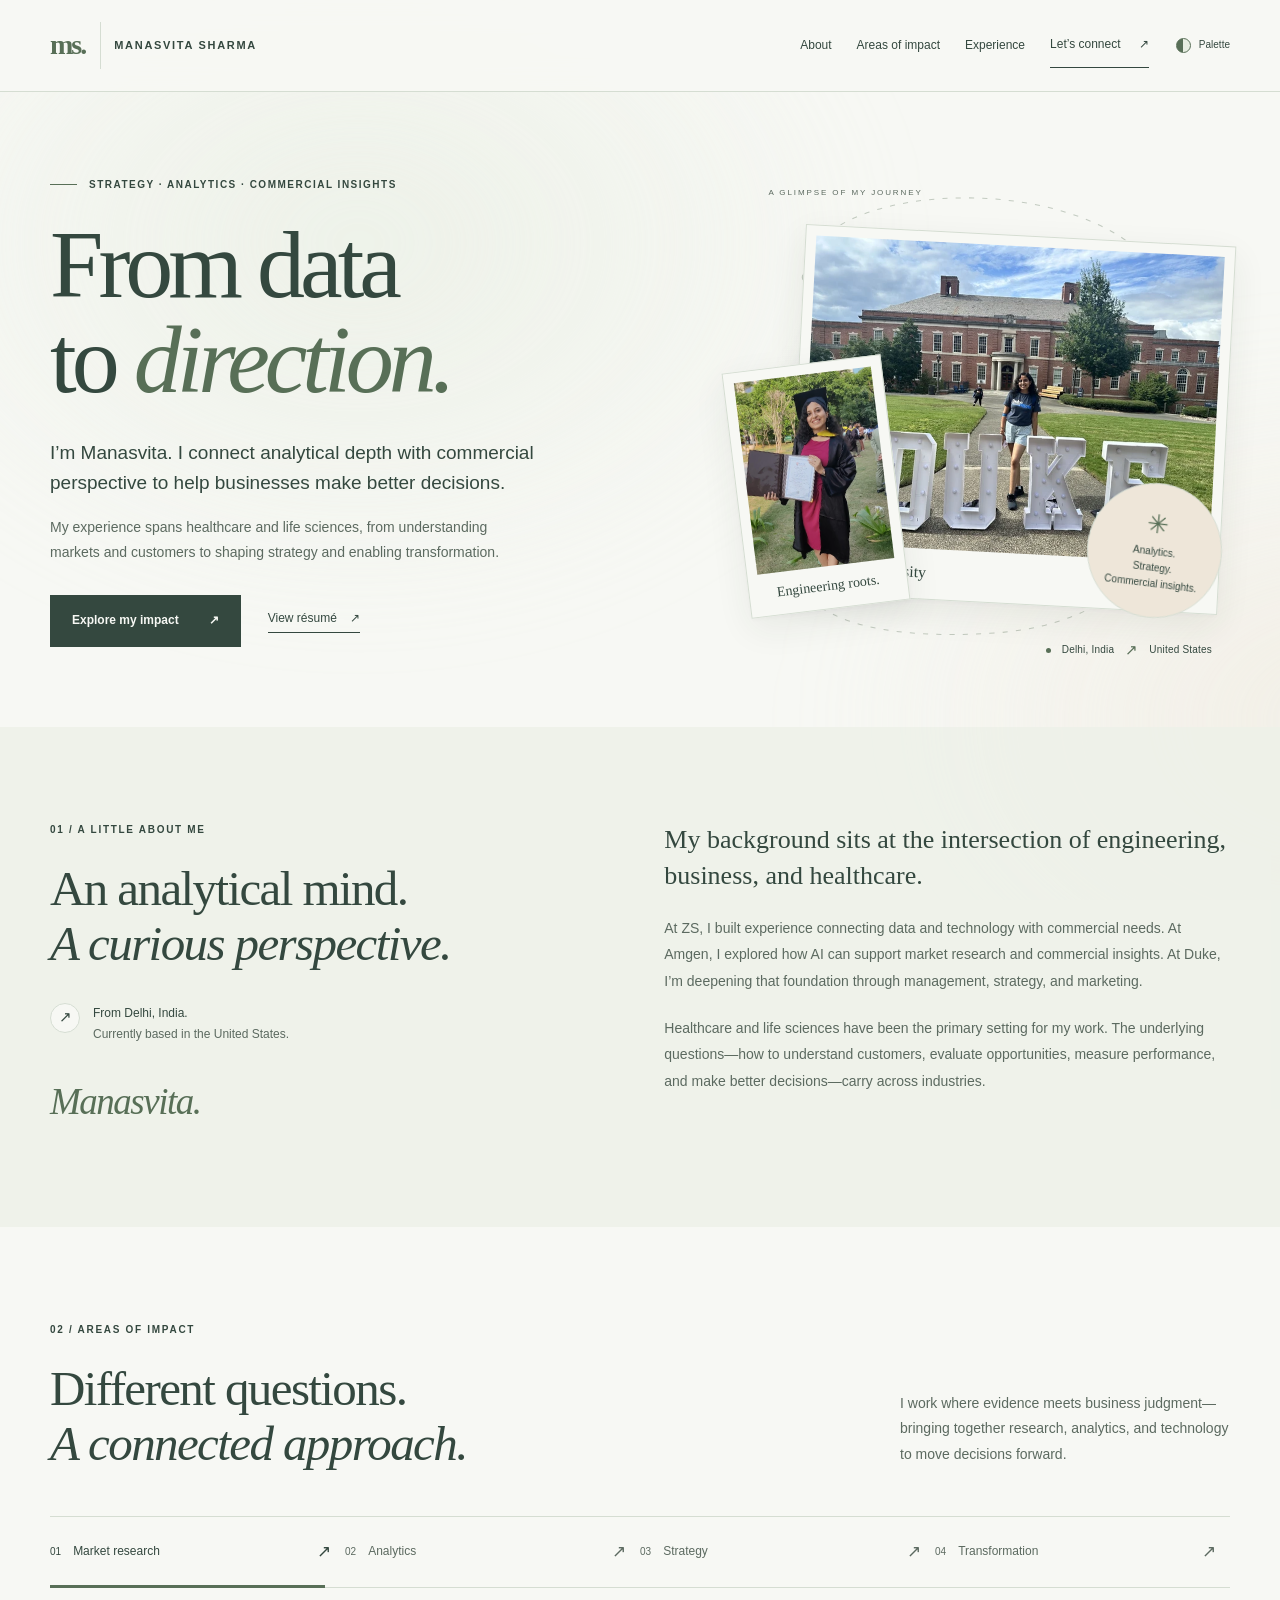
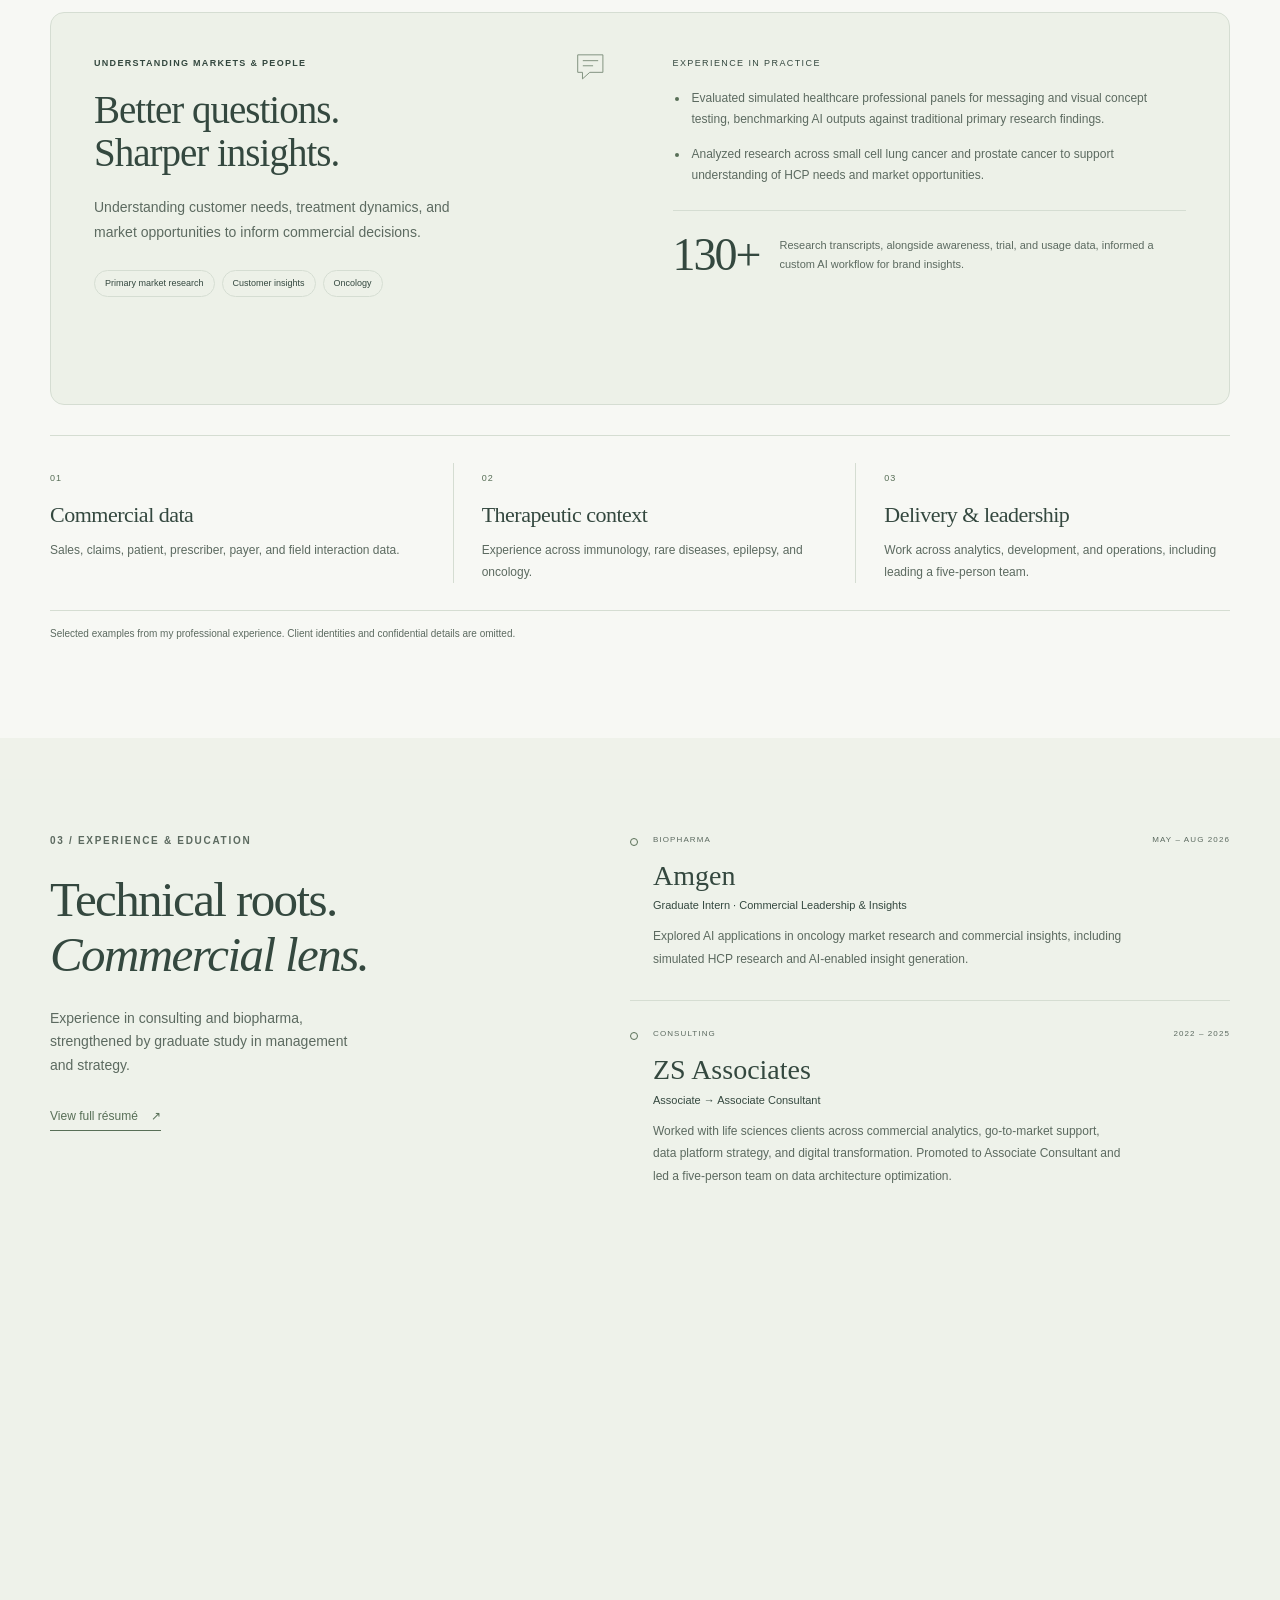
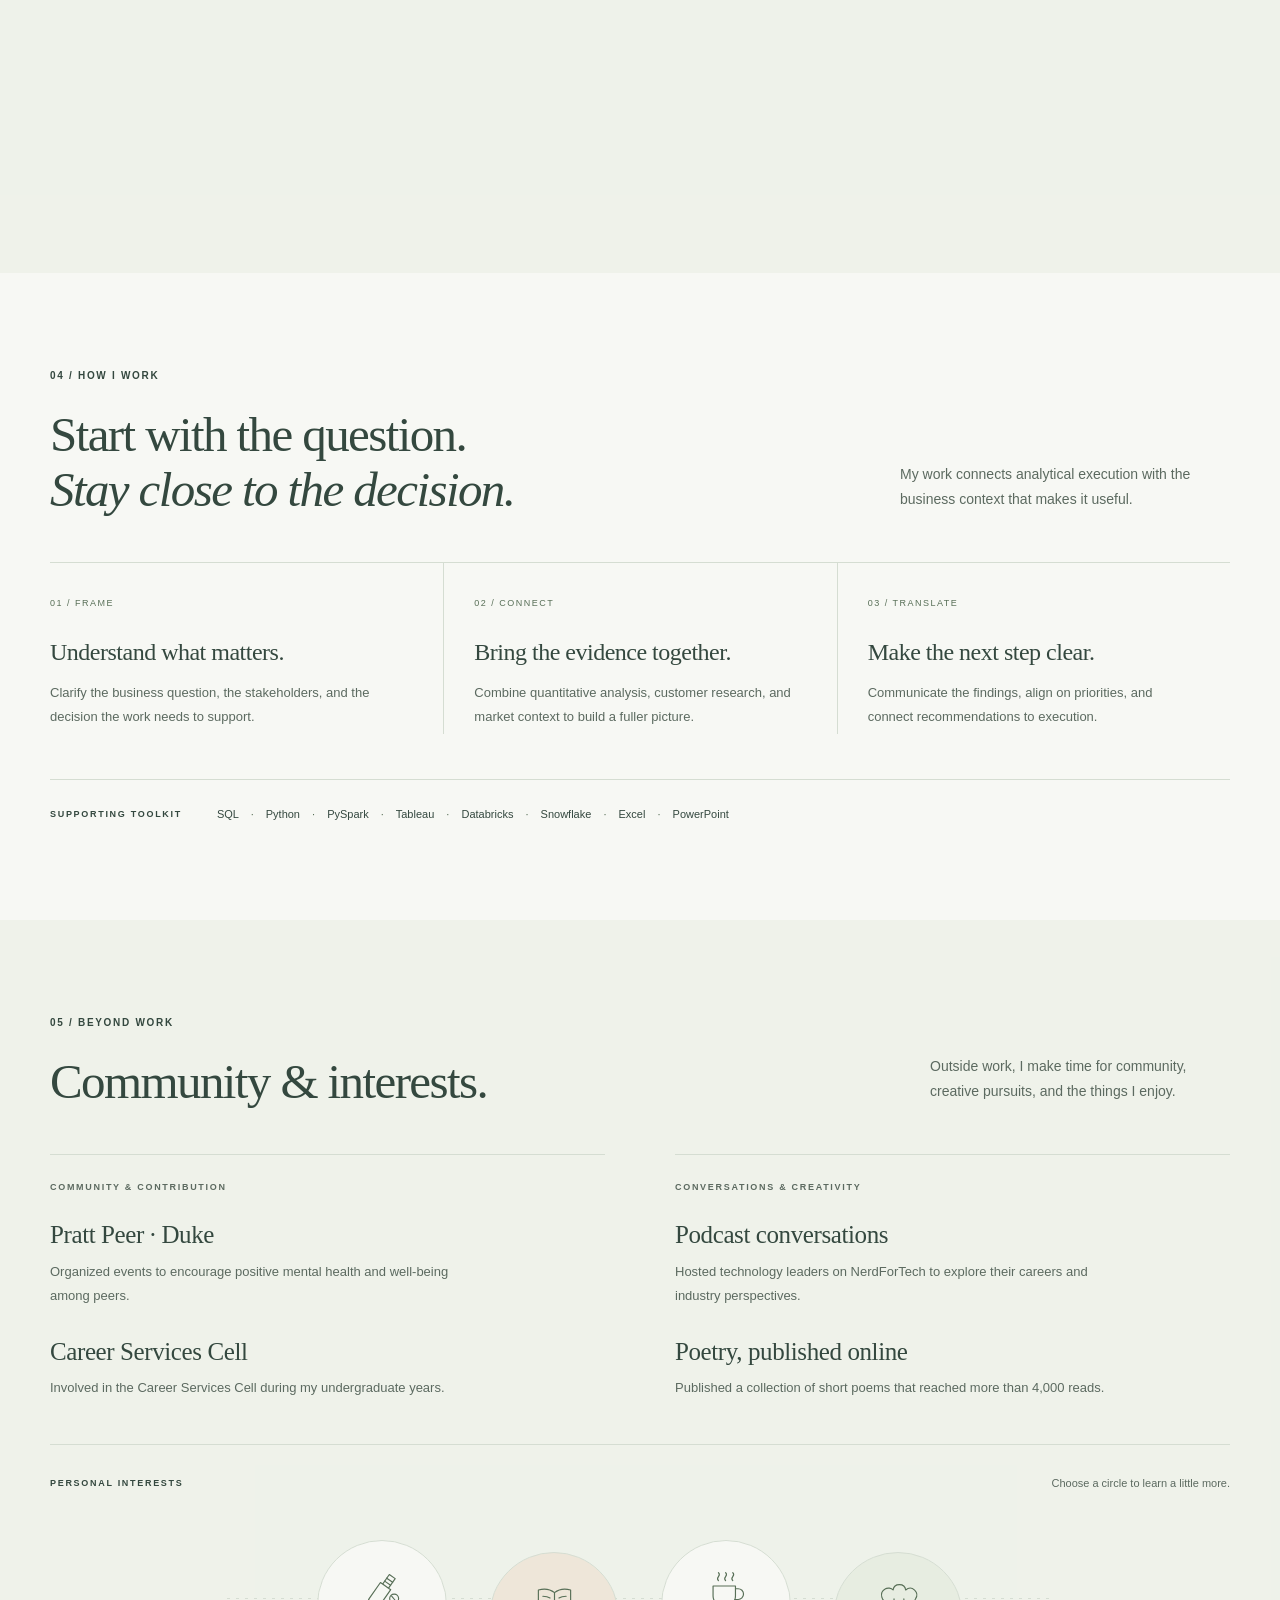
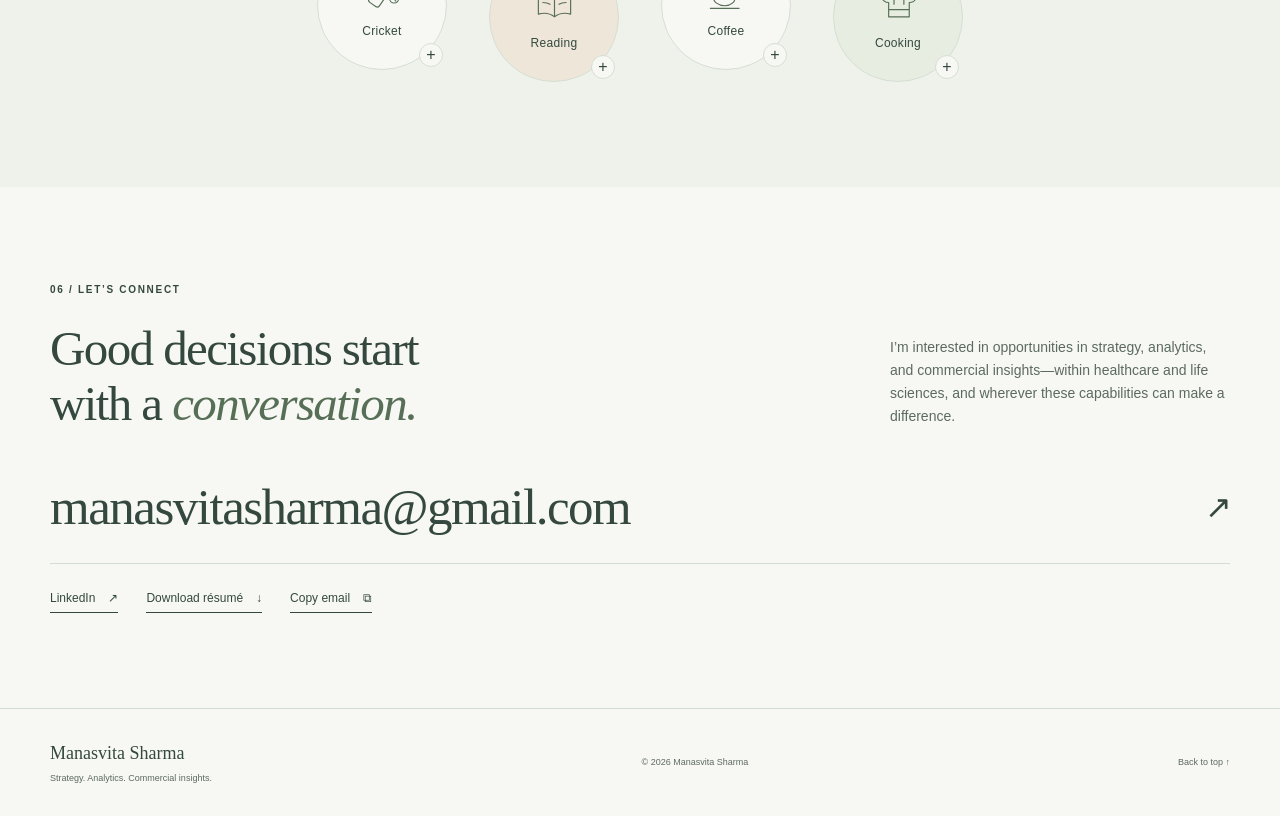
==== commit 1618629e: "Add publicly downloadable résumé and restore portfolio links" ====
--- a/index.html
+++ b/index.html
@@ -60,7 +60,7 @@
         <h1 id="hero-title">From data<br>to <em>direction.</em></h1>
         <p class="hero-intro">I’m Manasvita. I connect analytical depth with commercial perspective to help businesses make better decisions.</p>
         <p class="hero-description">My experience spans healthcare and life sciences, from understanding markets and customers to shaping strategy and enabling transformation.</p>
-        <div class="actions"><a class="button primary" href="#impact">Explore my impact <span aria-hidden="true">↗</span></a><a class="text-link" href="https://www.linkedin.com/in/manasvita-sharma" target="_blank" rel="noopener noreferrer">LinkedIn <span aria-hidden="true">↗</span></a></div>
+        <div class="actions"><a class="button primary" href="#impact">Explore my impact <span aria-hidden="true">↗</span></a><a class="text-link" href="assets/Manasvita-Sharma-Resume.pdf" target="_blank" rel="noopener">View résumé <span aria-hidden="true">↗</span></a></div>
       </div>
       <div class="hero-visual" aria-label="A glimpse of my journey">
         <svg class="journey-orbit" viewBox="0 0 460 500" aria-hidden="true"><path d="M58 118C50 17 379 2 420 146S431 456 238 467 19 409 35 317"/><circle cx="58" cy="118" r="4"/><circle cx="35" cy="317" r="4"/></svg>
@@ -93,7 +93,7 @@
       <p class="impact-footnote">Selected examples from my professional experience. Client identities and confidential details are omitted.</p>
     </section>
 
-    <section id="experience" class="experience section" aria-labelledby="experience-title"><div class="shell experience-layout"><div class="experience-intro"><p class="eyebrow">03 / EXPERIENCE & EDUCATION</p><h2 id="experience-title">Technical roots.<br><em>Commercial lens.</em></h2><p>Experience in consulting and biopharma, strengthened by graduate study in management and strategy.</p><a class="text-link" href="https://www.linkedin.com/in/manasvita-sharma" target="_blank" rel="noopener noreferrer">LinkedIn profile <span aria-hidden="true">↗</span></a></div><div class="timeline">
+    <section id="experience" class="experience section" aria-labelledby="experience-title"><div class="shell experience-layout"><div class="experience-intro"><p class="eyebrow">03 / EXPERIENCE & EDUCATION</p><h2 id="experience-title">Technical roots.<br><em>Commercial lens.</em></h2><p>Experience in consulting and biopharma, strengthened by graduate study in management and strategy.</p><a class="text-link" href="assets/Manasvita-Sharma-Resume.pdf" target="_blank" rel="noopener">View full résumé <span aria-hidden="true">↗</span></a></div><div class="timeline">
       <article class="timeline-item"><div class="timeline-top"><span class="timeline-type">BIOPHARMA</span><span class="date">MAY – AUG 2026</span></div><h3>Amgen</h3><p class="role">Graduate Intern · Commercial Leadership & Insights</p><p>Explored AI applications in oncology market research and commercial insights, including simulated HCP research and AI-enabled insight generation.</p></article>
       <article class="timeline-item"><div class="timeline-top"><span class="timeline-type">CONSULTING</span><span class="date">2022 – 2025</span></div><h3>ZS Associates</h3><p class="role">Associate → Associate Consultant</p><p>Worked with life sciences clients across commercial analytics, go-to-market support, data platform strategy, and digital transformation. Promoted to Associate Consultant and led a five-person team on data architecture optimization.</p></article>
       <article class="timeline-item"><div class="timeline-top"><span class="timeline-type">STRATEGY CONSULTING · ACADEMIC</span><span class="date">FALL 2025</span></div><h3>Jobz</h3><p class="role">Student Consultant · Duke University</p><p>Evaluated AI-driven recruitment solutions using market sizing, competitive benchmarking, and cost-benefit analysis.</p></article>
@@ -122,7 +122,7 @@
       <noscript><p>I’m a cricket fan and avid reader. I enjoy exploring coffees and cooking—an amateur, but getting better!</p></noscript>
     </div></section>
 
-    <section id="contact" class="contact section shell" aria-labelledby="contact-title"><div class="contact-top"><div><p class="eyebrow">06 / LET’S CONNECT</p><h2 id="contact-title">Good decisions start<br>with a <em>conversation.</em></h2></div><p>I’m interested in opportunities in strategy, analytics, and commercial insights—within healthcare and life sciences, and wherever these capabilities can make a difference.</p></div><a class="email-link" href="mailto:manasvitasharma@gmail.com">manasvitasharma@gmail.com <span aria-hidden="true">↗</span></a><div class="contact-links"><a class="text-link" href="https://www.linkedin.com/in/manasvita-sharma" target="_blank" rel="noopener noreferrer">LinkedIn <span aria-hidden="true">↗</span></a><a class="text-link" href="#experience">Explore experience <span aria-hidden="true">↑</span></a><button id="copy-email" class="text-link" type="button">Copy email <span aria-hidden="true">⧉</span></button><span id="copy-status" role="status"></span></div></section>
+    <section id="contact" class="contact section shell" aria-labelledby="contact-title"><div class="contact-top"><div><p class="eyebrow">06 / LET’S CONNECT</p><h2 id="contact-title">Good decisions start<br>with a <em>conversation.</em></h2></div><p>I’m interested in opportunities in strategy, analytics, and commercial insights—within healthcare and life sciences, and wherever these capabilities can make a difference.</p></div><a class="email-link" href="mailto:manasvitasharma@gmail.com">manasvitasharma@gmail.com <span aria-hidden="true">↗</span></a><div class="contact-links"><a class="text-link" href="https://www.linkedin.com/in/manasvita-sharma" target="_blank" rel="noopener noreferrer">LinkedIn <span aria-hidden="true">↗</span></a><a class="text-link" href="assets/Manasvita-Sharma-Resume.pdf" download>Download résumé <span aria-hidden="true">↓</span></a><button id="copy-email" class="text-link" type="button">Copy email <span aria-hidden="true">⧉</span></button><span id="copy-status" role="status"></span></div></section>
   </main>
   <svg class="icon-definitions" xmlns="http://www.w3.org/2000/svg" aria-hidden="true"><defs>
     <symbol id="icon-cricket" viewBox="0 0 48 48"><g transform="rotate(35 24 24)"><path d="M20 5h8v13h-8zM17 18h14v22a3 3 0 0 1-3 3h-8a3 3 0 0 1-3-3z"/><path d="M20 10h8M20 14h8"/></g><circle cx="37" cy="33" r="5"/><path d="m34 30 5 6"/></symbol>
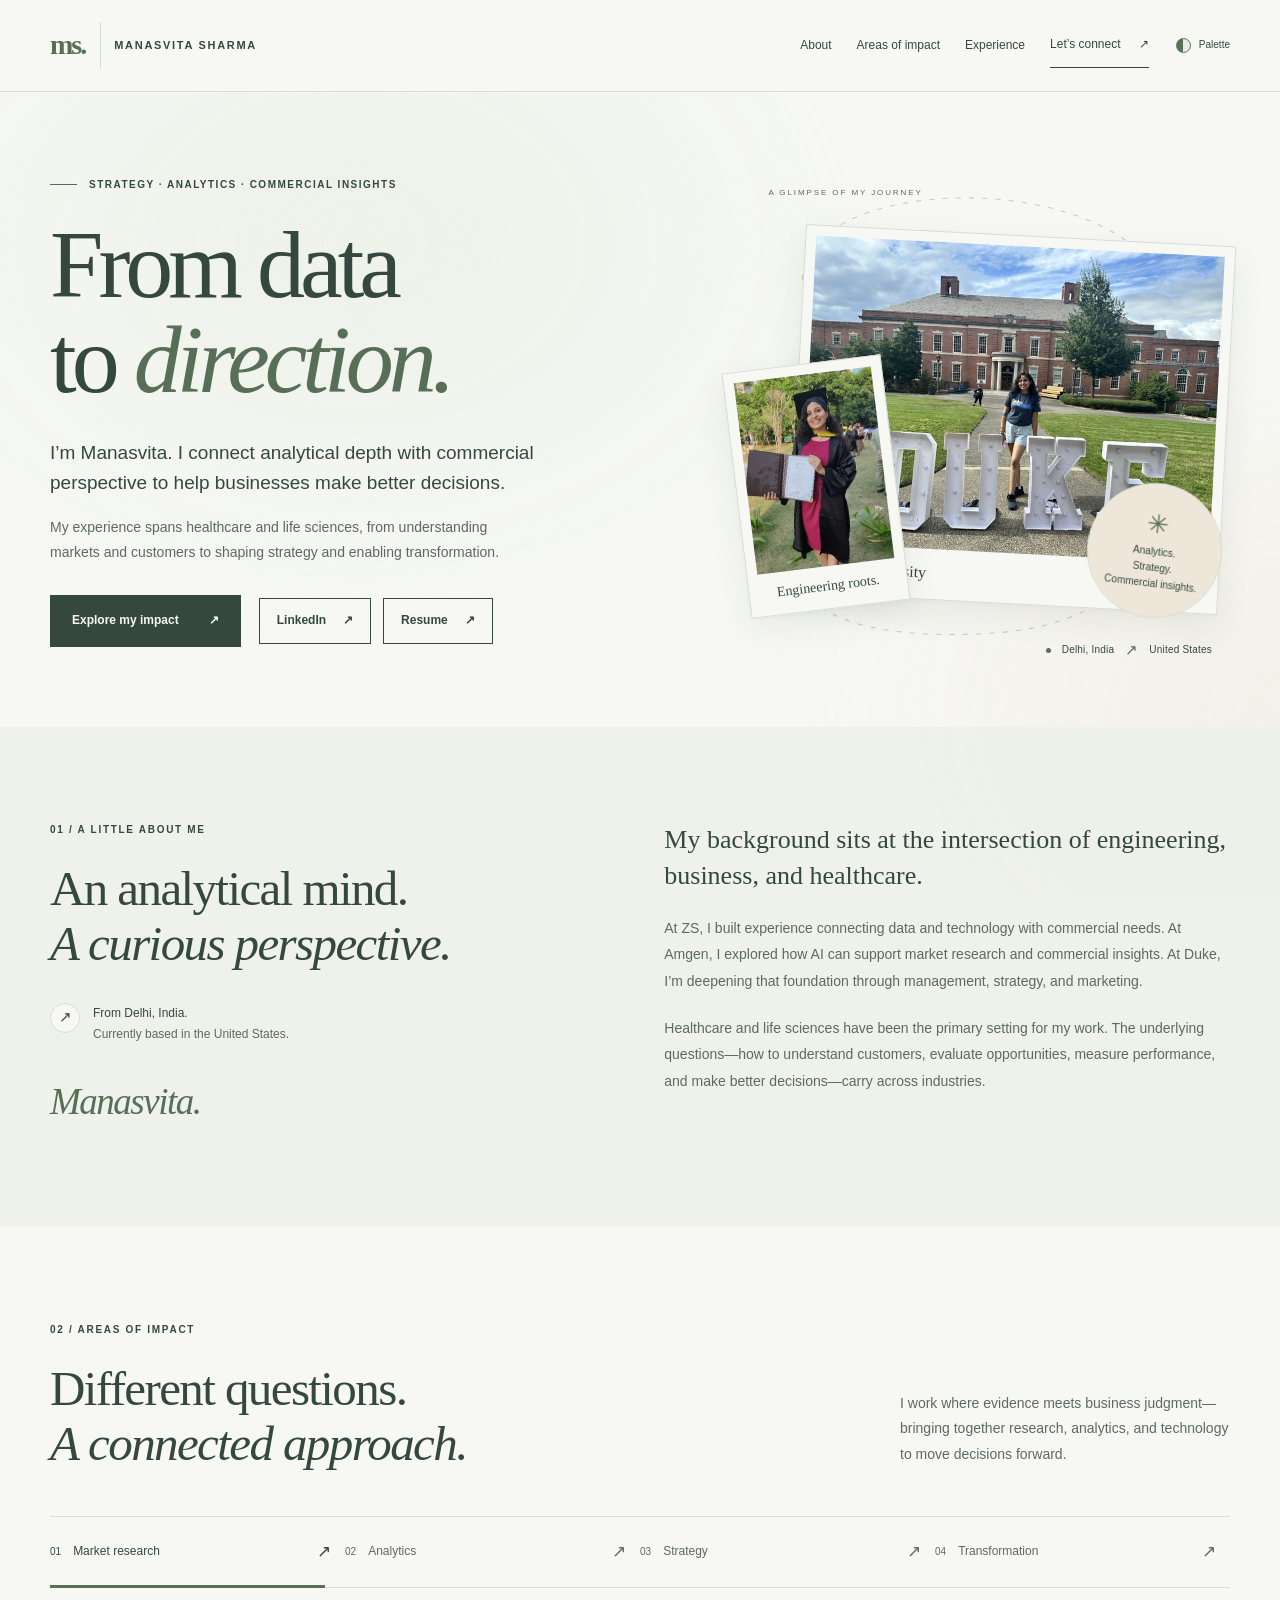
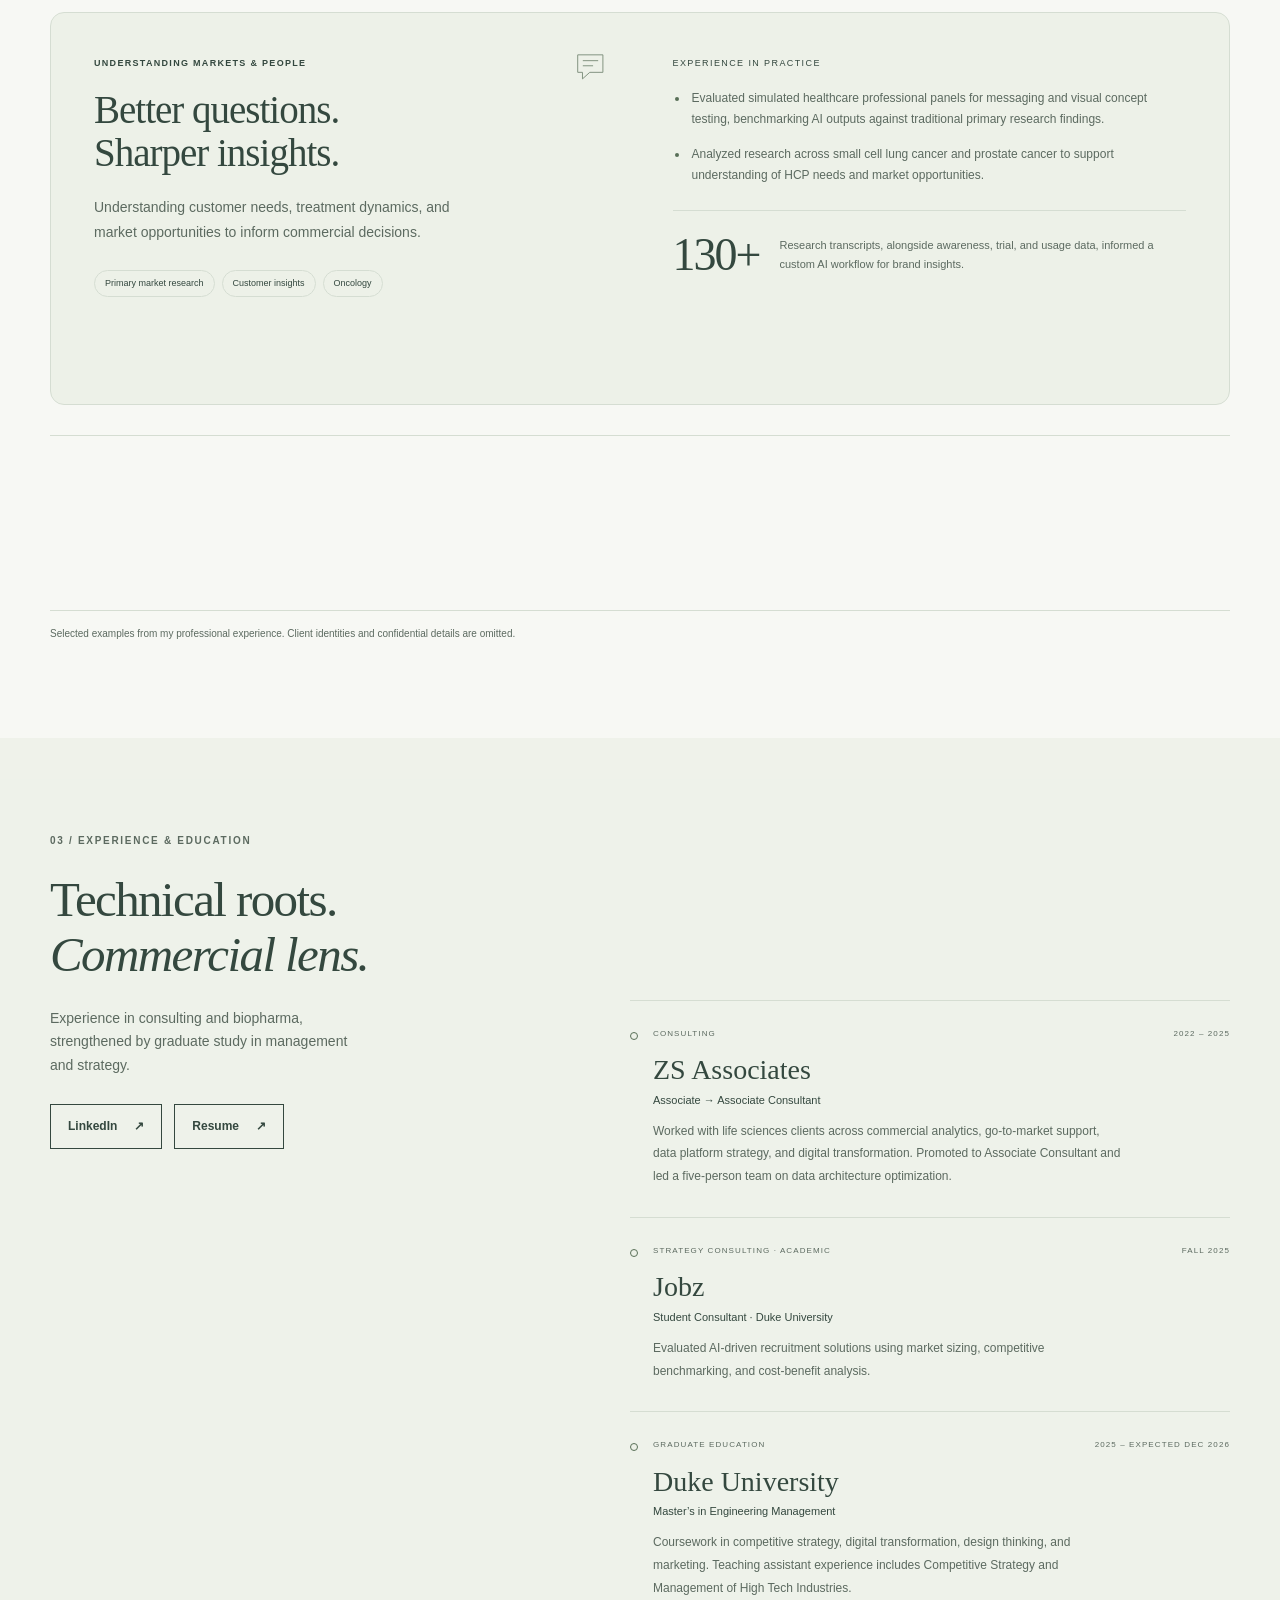
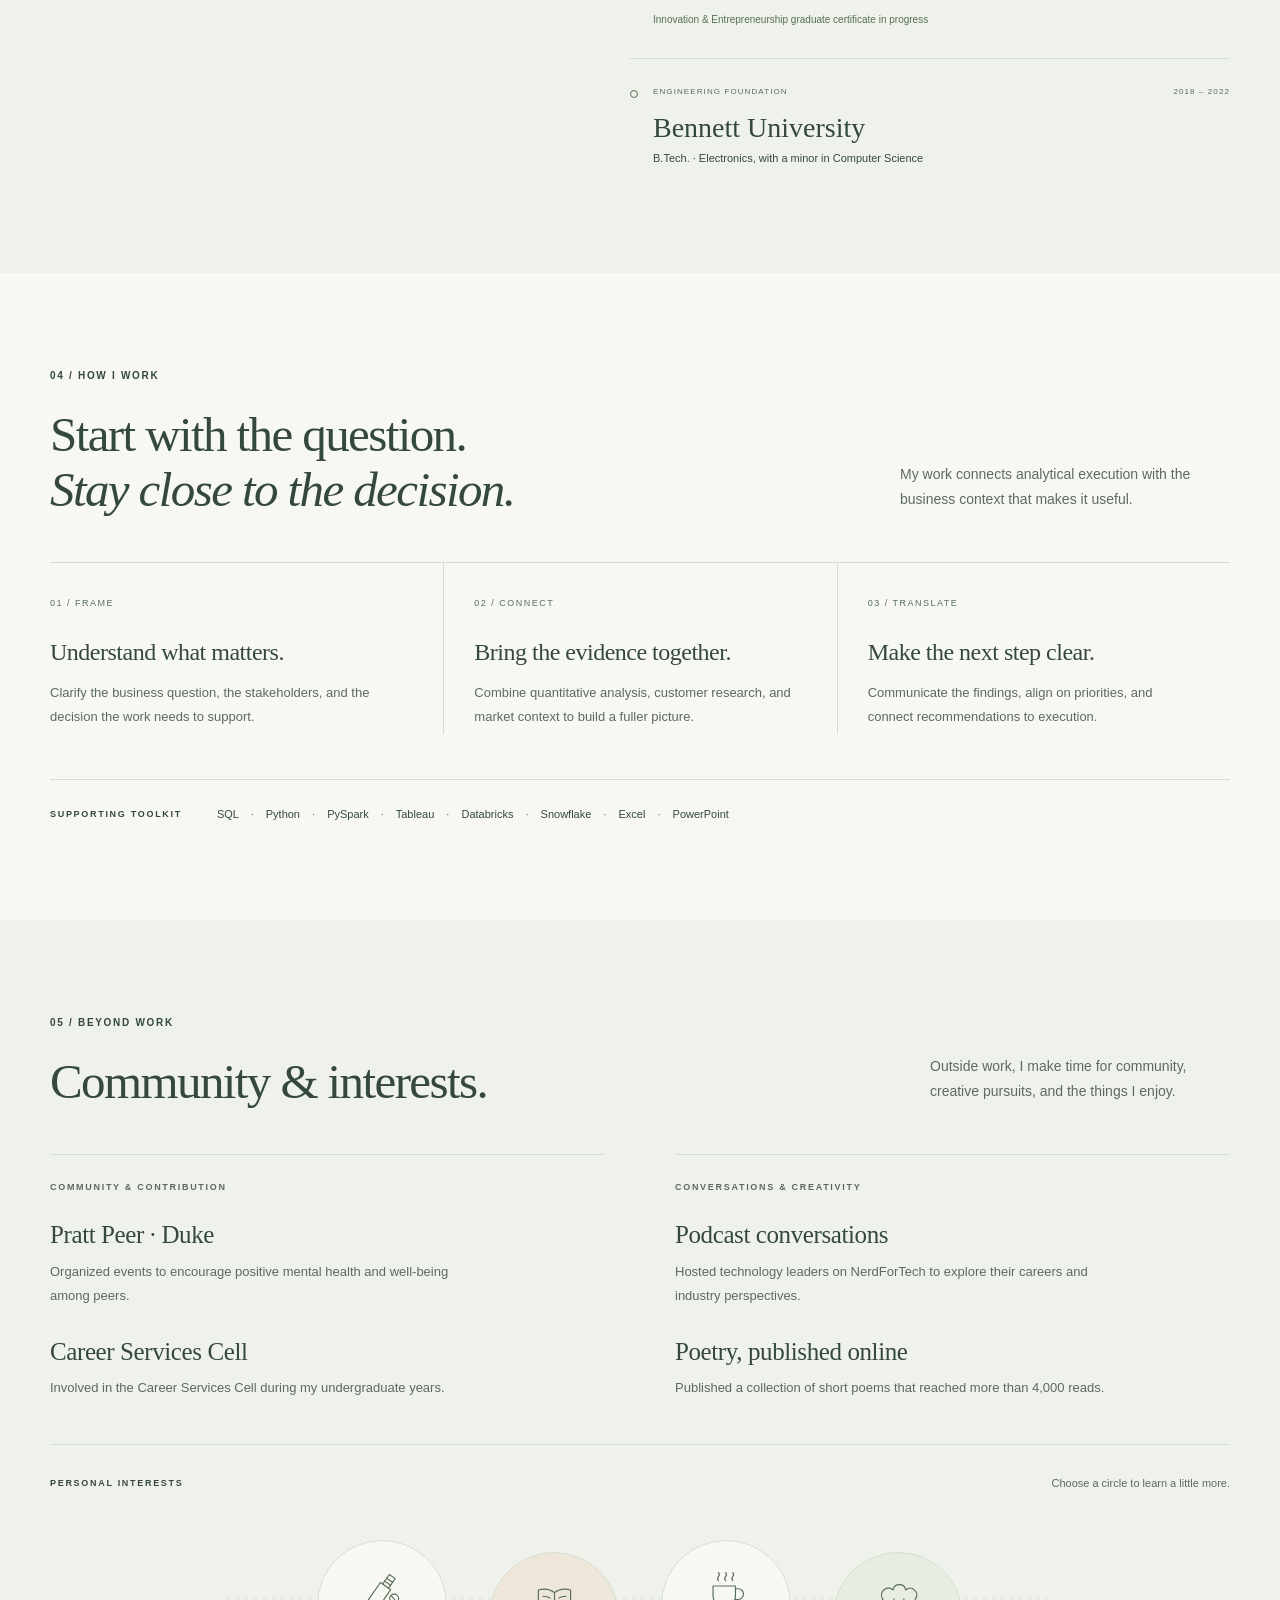
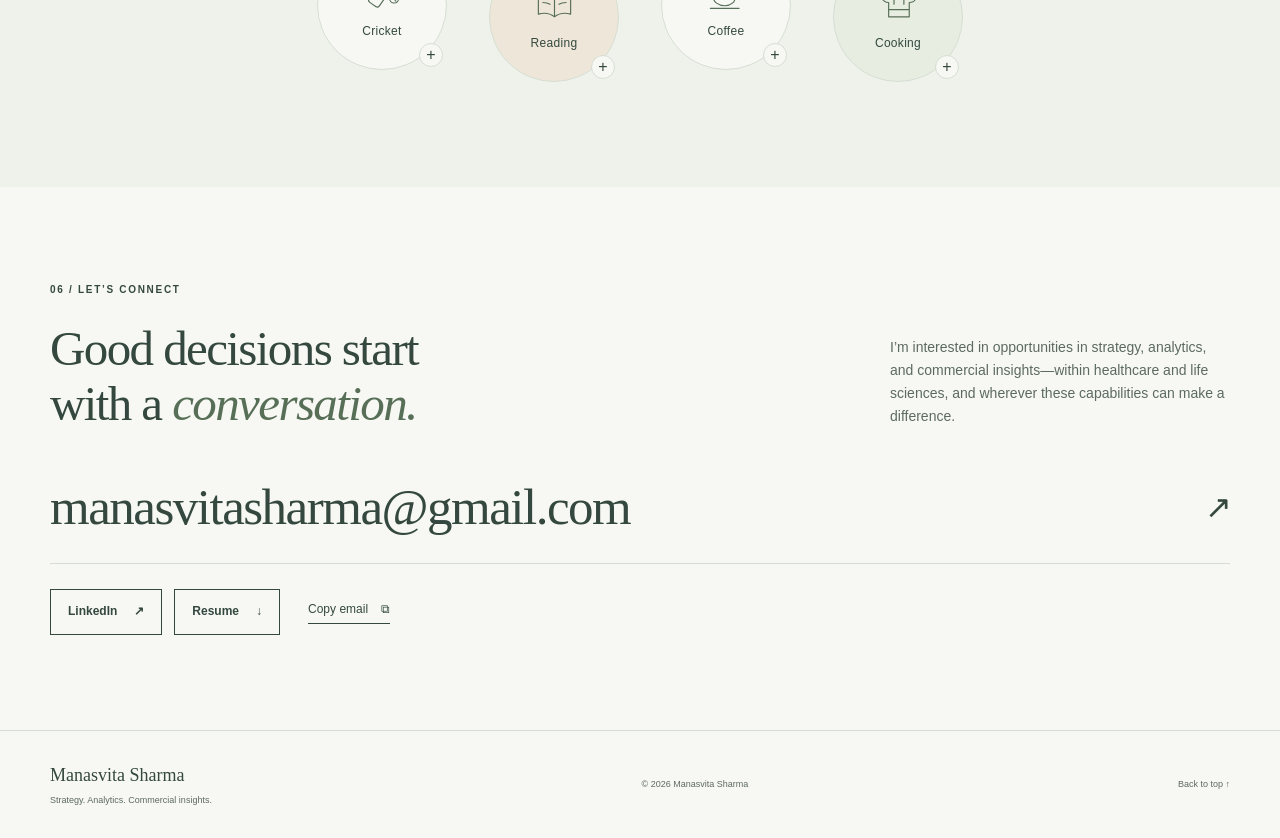
==== commit 32b76999: "Place Resume beside LinkedIn throughout the portfolio" ====
--- a/index.html
+++ b/index.html
@@ -17,7 +17,7 @@
   </script>
   <link rel="stylesheet" href="styles.css">
   <link rel="stylesheet" href="visual.css">
-  <link rel="stylesheet" href="journey.css">
+  <link rel="stylesheet" href="journey.css?v=resume-20261018">
   <script src="script.js" defer></script>
 </head>
 <body>
@@ -60,7 +60,7 @@
         <h1 id="hero-title">From data<br>to <em>direction.</em></h1>
         <p class="hero-intro">I’m Manasvita. I connect analytical depth with commercial perspective to help businesses make better decisions.</p>
         <p class="hero-description">My experience spans healthcare and life sciences, from understanding markets and customers to shaping strategy and enabling transformation.</p>
-        <div class="actions"><a class="button primary" href="#impact">Explore my impact <span aria-hidden="true">↗</span></a><a class="text-link" href="assets/Manasvita-Sharma-Resume.pdf" target="_blank" rel="noopener">View résumé <span aria-hidden="true">↗</span></a></div>
+        <div class="actions"><a class="button primary" href="#impact">Explore my impact <span aria-hidden="true">↗</span></a><div class="profile-links"><a class="button profile-button" href="https://www.linkedin.com/in/manasvita-sharma" target="_blank" rel="noopener noreferrer">LinkedIn <span aria-hidden="true">↗</span></a><a class="button profile-button" href="assets/Manasvita-Sharma-Resume.pdf" target="_blank" rel="noopener">Resume <span aria-hidden="true">↗</span></a></div></div>
       </div>
       <div class="hero-visual" aria-label="A glimpse of my journey">
         <svg class="journey-orbit" viewBox="0 0 460 500" aria-hidden="true"><path d="M58 118C50 17 379 2 420 146S431 456 238 467 19 409 35 317"/><circle cx="58" cy="118" r="4"/><circle cx="35" cy="317" r="4"/></svg>
@@ -93,7 +93,7 @@
       <p class="impact-footnote">Selected examples from my professional experience. Client identities and confidential details are omitted.</p>
     </section>
 
-    <section id="experience" class="experience section" aria-labelledby="experience-title"><div class="shell experience-layout"><div class="experience-intro"><p class="eyebrow">03 / EXPERIENCE & EDUCATION</p><h2 id="experience-title">Technical roots.<br><em>Commercial lens.</em></h2><p>Experience in consulting and biopharma, strengthened by graduate study in management and strategy.</p><a class="text-link" href="assets/Manasvita-Sharma-Resume.pdf" target="_blank" rel="noopener">View full résumé <span aria-hidden="true">↗</span></a></div><div class="timeline">
+    <section id="experience" class="experience section" aria-labelledby="experience-title"><div class="shell experience-layout"><div class="experience-intro"><p class="eyebrow">03 / EXPERIENCE & EDUCATION</p><h2 id="experience-title">Technical roots.<br><em>Commercial lens.</em></h2><p>Experience in consulting and biopharma, strengthened by graduate study in management and strategy.</p><div class="profile-links"><a class="button profile-button" href="https://www.linkedin.com/in/manasvita-sharma" target="_blank" rel="noopener noreferrer">LinkedIn <span aria-hidden="true">↗</span></a><a class="button profile-button" href="assets/Manasvita-Sharma-Resume.pdf" target="_blank" rel="noopener">Resume <span aria-hidden="true">↗</span></a></div></div><div class="timeline">
       <article class="timeline-item"><div class="timeline-top"><span class="timeline-type">BIOPHARMA</span><span class="date">MAY – AUG 2026</span></div><h3>Amgen</h3><p class="role">Graduate Intern · Commercial Leadership & Insights</p><p>Explored AI applications in oncology market research and commercial insights, including simulated HCP research and AI-enabled insight generation.</p></article>
       <article class="timeline-item"><div class="timeline-top"><span class="timeline-type">CONSULTING</span><span class="date">2022 – 2025</span></div><h3>ZS Associates</h3><p class="role">Associate → Associate Consultant</p><p>Worked with life sciences clients across commercial analytics, go-to-market support, data platform strategy, and digital transformation. Promoted to Associate Consultant and led a five-person team on data architecture optimization.</p></article>
       <article class="timeline-item"><div class="timeline-top"><span class="timeline-type">STRATEGY CONSULTING · ACADEMIC</span><span class="date">FALL 2025</span></div><h3>Jobz</h3><p class="role">Student Consultant · Duke University</p><p>Evaluated AI-driven recruitment solutions using market sizing, competitive benchmarking, and cost-benefit analysis.</p></article>
@@ -122,7 +122,7 @@
       <noscript><p>I’m a cricket fan and avid reader. I enjoy exploring coffees and cooking—an amateur, but getting better!</p></noscript>
     </div></section>
 
-    <section id="contact" class="contact section shell" aria-labelledby="contact-title"><div class="contact-top"><div><p class="eyebrow">06 / LET’S CONNECT</p><h2 id="contact-title">Good decisions start<br>with a <em>conversation.</em></h2></div><p>I’m interested in opportunities in strategy, analytics, and commercial insights—within healthcare and life sciences, and wherever these capabilities can make a difference.</p></div><a class="email-link" href="mailto:manasvitasharma@gmail.com">manasvitasharma@gmail.com <span aria-hidden="true">↗</span></a><div class="contact-links"><a class="text-link" href="https://www.linkedin.com/in/manasvita-sharma" target="_blank" rel="noopener noreferrer">LinkedIn <span aria-hidden="true">↗</span></a><a class="text-link" href="assets/Manasvita-Sharma-Resume.pdf" download>Download résumé <span aria-hidden="true">↓</span></a><button id="copy-email" class="text-link" type="button">Copy email <span aria-hidden="true">⧉</span></button><span id="copy-status" role="status"></span></div></section>
+    <section id="contact" class="contact section shell" aria-labelledby="contact-title"><div class="contact-top"><div><p class="eyebrow">06 / LET’S CONNECT</p><h2 id="contact-title">Good decisions start<br>with a <em>conversation.</em></h2></div><p>I’m interested in opportunities in strategy, analytics, and commercial insights—within healthcare and life sciences, and wherever these capabilities can make a difference.</p></div><a class="email-link" href="mailto:manasvitasharma@gmail.com">manasvitasharma@gmail.com <span aria-hidden="true">↗</span></a><div class="contact-links"><div class="profile-links"><a class="button profile-button" href="https://www.linkedin.com/in/manasvita-sharma" target="_blank" rel="noopener noreferrer">LinkedIn <span aria-hidden="true">↗</span></a><a class="button profile-button" href="assets/Manasvita-Sharma-Resume.pdf" download>Resume <span aria-hidden="true">↓</span></a></div><button id="copy-email" class="text-link" type="button">Copy email <span aria-hidden="true">⧉</span></button><span id="copy-status" role="status"></span></div></section>
   </main>
   <svg class="icon-definitions" xmlns="http://www.w3.org/2000/svg" aria-hidden="true"><defs>
     <symbol id="icon-cricket" viewBox="0 0 48 48"><g transform="rotate(35 24 24)"><path d="M20 5h8v13h-8zM17 18h14v22a3 3 0 0 1-3 3h-8a3 3 0 0 1-3-3z"/><path d="M20 10h8M20 14h8"/></g><circle cx="37" cy="33" r="5"/><path d="m34 30 5 6"/></symbol>
--- a/journey.css
+++ b/journey.css
@@ -72,3 +72,11 @@
   .page-atmosphere > div { transform: none; transition: none; }
   .page-rail a::before, .page-rail a span { transition: none; }
 }
+
+/* LinkedIn and Resume remain adjacent in every profile link group. */
+.actions{flex-wrap:wrap;gap:18px;row-gap:14px}
+.profile-links{display:inline-flex;align-items:center;gap:12px;flex-wrap:nowrap;max-width:100%}
+.profile-button{border:1px solid var(--ink);background:transparent;color:var(--ink);gap:17px;padding:12px 17px;white-space:nowrap}
+.profile-button:hover{background:var(--green-light)}
+.experience-intro>.profile-links{margin-top:2px}
+@media(max-width:480px){.profile-links{gap:10px}.profile-button{padding:11px 14px;gap:14px;font-size:12px}}
